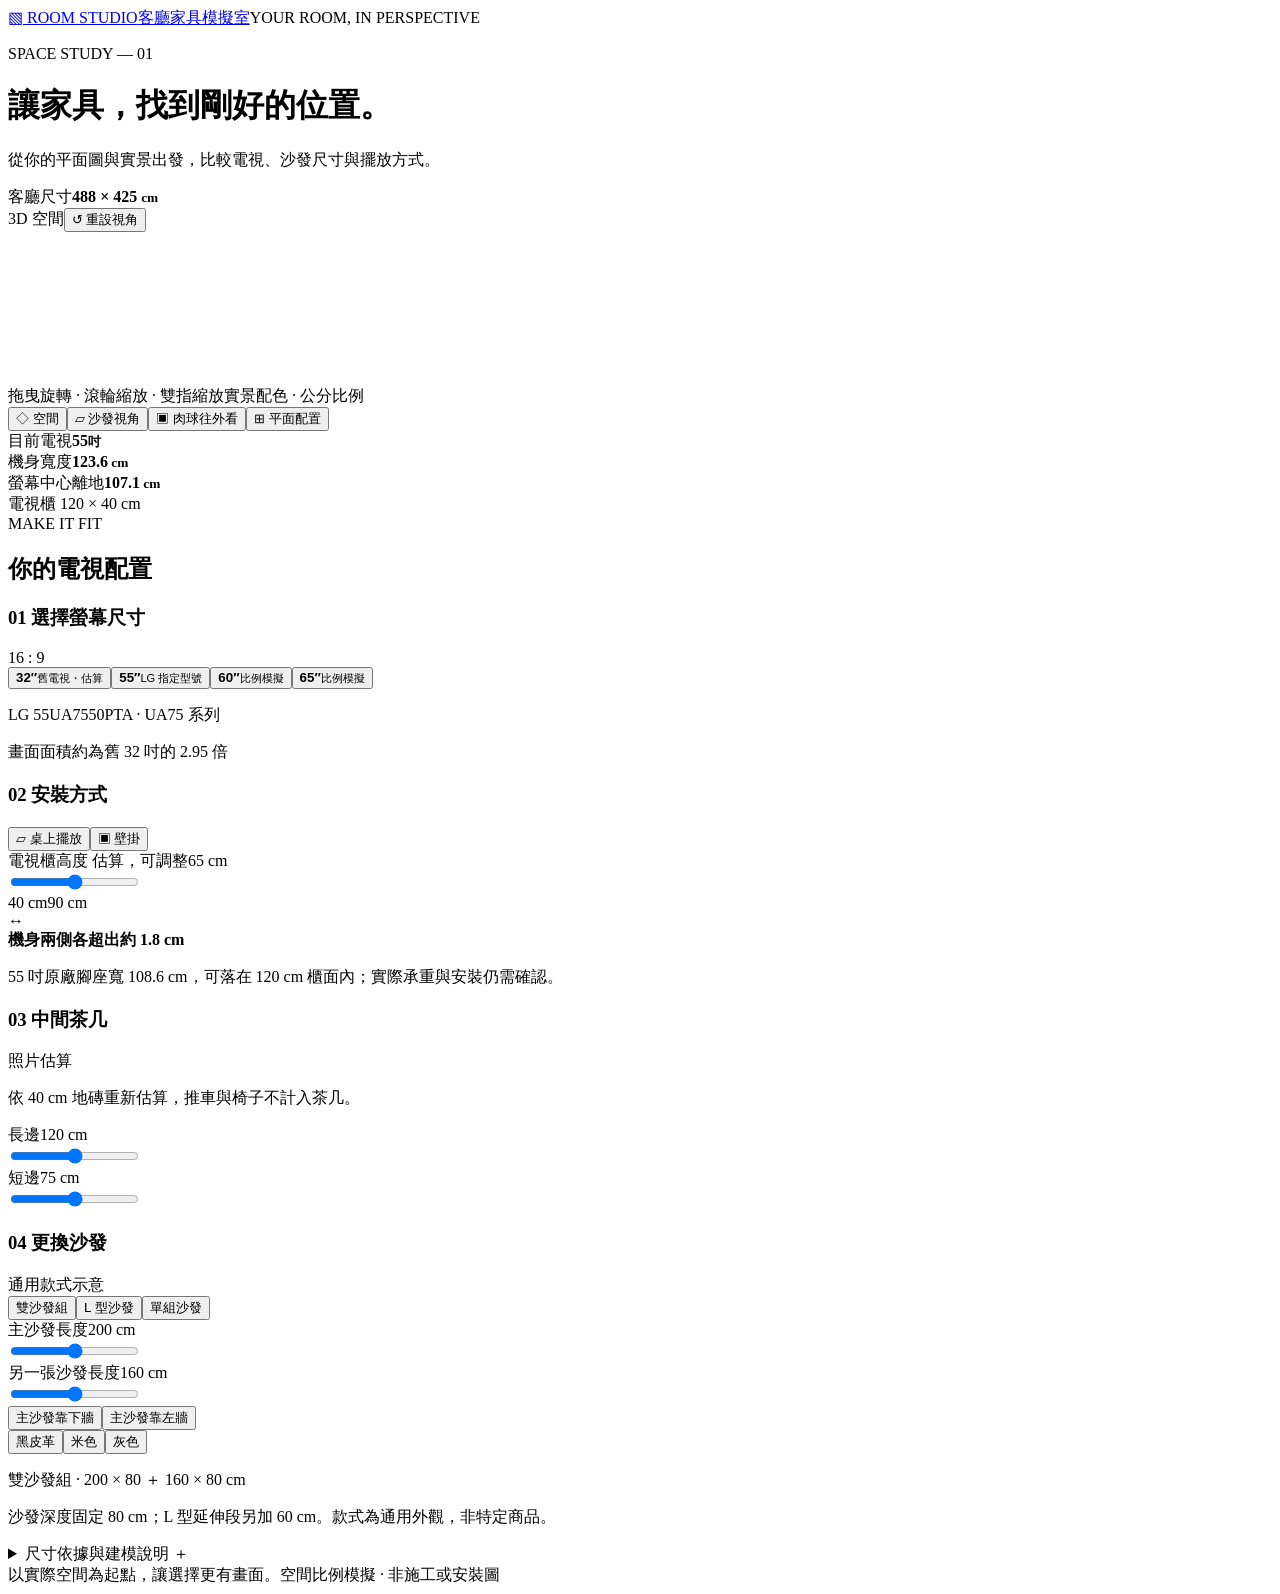
==== index.html @ 0e5dd507 "Initialize living room furniture planner" ====
<!doctype html>
<html lang="zh-Hant"><head><meta charset="utf-8"><meta name="viewport" content="width=device-width,initial-scale=1,viewport-fit=cover"><meta name="theme-color" content="#f4f2eb"><title>客廳家具配置模擬室 · 電視與沙發比較</title><meta name="description" content="依 488 × 425 cm 客廳平面與實景配色，互動比較 LG 55UA7550PTA、60／65 吋比例及桌上／壁掛效果。"><link rel="stylesheet" href="app.css"></head>
<body><header class="topbar"><a class="brand" href="./"><span class="brand-icon">▧</span> ROOM STUDIO<span class="brand-divider"></span><span class="brand-zh">客廳家具模擬室</span></a><span class="edition">YOUR ROOM, IN PERSPECTIVE <i></i></span></header>
<main><div class="page-heading"><div><p class="eyebrow">SPACE STUDY — 01</p><h1>讓家具，找到剛好的位置。</h1><p class="intro">從你的平面圖與實景出發，比較電視、沙發尺寸與擺放方式。</p></div><div class="room-size"><span>客廳尺寸</span><strong>488 <em>×</em> 425 <small>cm</small></strong></div></div>
<div class="workspace"><section class="visual-panel" aria-label="客廳空間模擬"><div class="canvas-top"><span class="scene-pill"><i></i><span id="view-label">3D 空間</span></span><button id="reset" class="text-button" type="button">↺ 重設視角</button></div><canvas id="room" tabindex="0" aria-label="可拖曳旋轉的室內 3D 模型；也可用下方視角按鈕切換。"></canvas><div class="scene-bottom"><span id="scene-hint">拖曳旋轉 · 滾輪縮放 · 雙指縮放</span><span class="scale-tag">實景配色 · 公分比例</span></div><nav class="view-controls" aria-label="選擇觀看角度"><button type="button" data-view="room" aria-pressed="true"><span>◇</span> 空間</button><button type="button" data-view="sofa" aria-pressed="false"><span>▱</span> 沙發視角</button><button type="button" data-view="dog" aria-pressed="false"><span>▣</span> 肉球往外看</button><button type="button" data-view="plan" aria-pressed="false"><span>⊞</span> 平面配置</button></nav><div class="size-readout"><div><span>目前電視</span><strong><b id="size-large">55</b><small>吋</small></strong></div><div><span>機身寬度</span><strong id="body-width">123.6<small> cm</small></strong></div><div><span>螢幕中心離地</span><strong id="center-height">107.1<small> cm</small></strong></div><span class="readout-line"></span><div class="color-key"><i></i> 電視櫃 120 × 40 cm</div></div></section>
<aside class="controls"><div class="control-heading"><span class="eyebrow">MAKE IT FIT</span><h2>你的電視配置</h2></div><section class="control-section"><div class="label-line"><h3>01 <span>選擇螢幕尺寸</span></h3><span>16 : 9</span></div><div class="size-buttons" role="group" aria-label="新舊電視尺寸比較"><button type="button" data-size="32" aria-pressed="false"><strong>32<span>″</span></strong><small>舊電視・估算</small></button><button type="button" data-size="55" aria-pressed="true"><strong>55<span>″</span></strong><small>LG 指定型號</small></button><button type="button" data-size="60" aria-pressed="false"><strong>60<span>″</span></strong><small>比例模擬</small></button><button type="button" data-size="65" aria-pressed="false"><strong>65<span>″</span></strong><small>比例模擬</small></button></div><p id="model-label" class="model-label">LG 55UA7550PTA · UA75 系列</p><p id="area-compare" class="area-compare">畫面面積約為舊 32 吋的 2.95 倍</p></section>
<section class="control-section"><div class="label-line"><h3>02 <span>安裝方式</span></h3></div><div class="segmented" role="group" aria-label="安裝方式"><button type="button" data-mount="stand" aria-pressed="true"><span>▱</span> 桌上擺放</button><button type="button" data-mount="wall" aria-pressed="false"><span>▣</span> 壁掛</button></div><div class="slider-row"><label for="height" id="height-label">電視櫃高度 <span>估算，可調整</span></label><output id="height-value" for="height">65 cm</output></div><input id="height" type="range" min="40" max="90" value="65" step="1"><div class="range-labels"><span id="height-min">40 cm</span><span id="height-max">90 cm</span></div></section>
<div id="fit-note" class="fit-note" role="status"><span>↔</span><div><strong>機身兩側各超出約 1.8 cm</strong><p>55 吋原廠腳座寬 108.6 cm，可落在 120 cm 櫃面內；實際承重與安裝仍需確認。</p></div></div>
<section class="table-adjust"><div class="label-line"><h3>03 <span>中間茶几</span></h3><span class="estimated">照片估算</span></div><p>依 40 cm 地磚重新估算，推車與椅子不計入茶几。</p><div class="slider-row"><label for="table-length">長邊</label><output id="table-length-value">120 cm</output></div><input id="table-length" type="range" min="80" max="160" value="120" step="5"><div class="slider-row"><label for="table-width">短邊</label><output id="table-width-value">75 cm</output></div><input id="table-width" type="range" min="50" max="100" value="75" step="5"></section>
<section class="sofa-controls"><div class="label-line"><h3>04 <span>更換沙發</span></h3><span class="estimated">通用款式示意</span></div><div class="sofa-styles" role="group" aria-label="沙發款式"><button type="button" data-sofa="original" aria-pressed="true">雙沙發組</button><button type="button" data-sofa="sectional" aria-pressed="false">L 型沙發</button><button type="button" data-sofa="loveseat" aria-pressed="false">單組沙發</button></div><div class="slider-row"><label for="sofa-length">主沙發長度</label><output id="sofa-length-value">200 cm</output></div><input id="sofa-length" type="range" min="160" max="240" value="200" step="5"><div id="secondary-control"><div class="slider-row"><label for="sofa-secondary">另一張沙發長度</label><output id="sofa-secondary-value">160 cm</output></div><input id="sofa-secondary" type="range" min="120" max="200" value="160" step="5"></div><div class="sofa-placement segmented" role="group" aria-label="沙發擺放位置"><button type="button" data-placement="bottom" aria-pressed="true">主沙發靠下牆</button><button type="button" data-placement="left" aria-pressed="false">主沙發靠左牆</button></div><div class="sofa-colors" role="group" aria-label="沙發顏色"><button type="button" data-sofa-color="black" aria-pressed="true"><i style="background:#353b37"></i>黑皮革</button><button type="button" data-sofa-color="beige" aria-pressed="false"><i style="background:#c5baa3"></i>米色</button><button type="button" data-sofa-color="gray" aria-pressed="false"><i style="background:#7f8985"></i>灰色</button></div><p id="sofa-summary" class="sofa-summary" role="status">雙沙發組 · 200 × 80 ＋ 160 × 80 cm</p><p class="model-label">沙發深度固定 80 cm；L 型延伸段另加 60 cm。款式為通用外觀，非特定商品。</p></section><details class="basis"><summary>尺寸依據與建模說明 <span>＋</span></summary><p>舊電視暫以照片目測約 32 吋、機身約 75 × 48 cm 呈現，並未確認型號或實際尺寸；「舊電視」為通用厚邊框外觀示意。新舊畫面面積比較以 16:9 與對角線尺寸計算。</p><p>55 吋依 LG 台灣規格建立簡化外觀模型，非原廠 3D/CAD 檔：不含底座 123.6 × 71.8 × 6.79 cm；含底座 123.6 × 78 × 23 cm；腳座寬 108.6 cm。</p><p>60、65 吋沿用相同外觀等比例放大，並非該尺寸的實際型號。家具平面位置以配置圖為準；材質參考照片。茶几 120 × 75 cm、櫃高 65 cm、牆高 280 cm 均為可視化估算，非丈量結果。門改為後牆置中；黑色金屬狗屋沿用 170 × 70 cm 配置，約 95 cm 高為估算。窗簾、家具高度與小物為簡化示意。</p><a href="https://www.lg.com/tw/tv-soundbars/4k-uhd-tvs/55ua7550pta/" target="_blank" rel="noopener">LG 官方規格 ↗</a></details></aside></div><footer><span><i></i> 以實際空間為起點，讓選擇更有畫面。</span><span>空間比例模擬 · 非施工或安裝圖</span></footer></main><script type="module" src="app.js"></script></body></html>
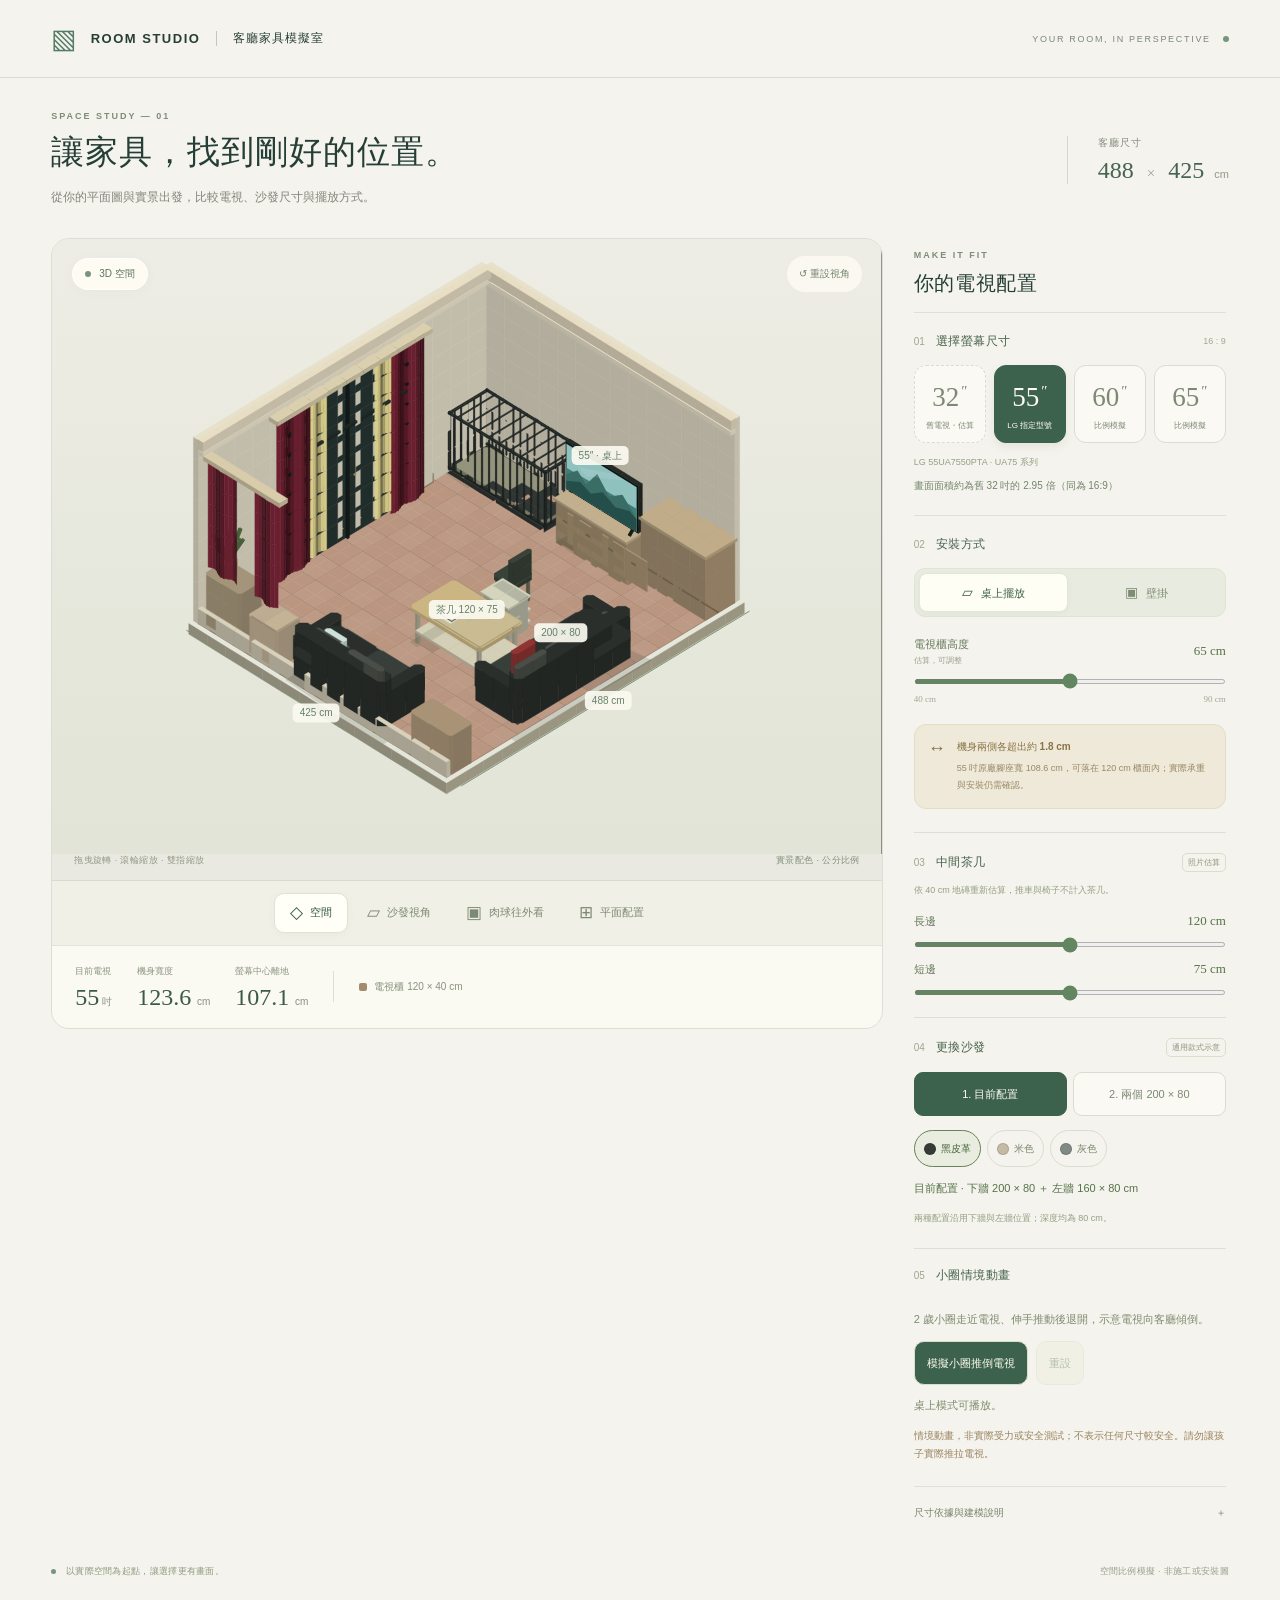
==== commit 4a52b283: "Fix Pages deployment and add fixed sofa presets and child tip-over illustration" ====
--- a/index.html
+++ b/index.html
@@ -7,4 +7,4 @@
 <section class="control-section"><div class="label-line"><h3>02 <span>安裝方式</span></h3></div><div class="segmented" role="group" aria-label="安裝方式"><button type="button" data-mount="stand" aria-pressed="true"><span>▱</span> 桌上擺放</button><button type="button" data-mount="wall" aria-pressed="false"><span>▣</span> 壁掛</button></div><div class="slider-row"><label for="height" id="height-label">電視櫃高度 <span>估算，可調整</span></label><output id="height-value" for="height">65 cm</output></div><input id="height" type="range" min="40" max="90" value="65" step="1"><div class="range-labels"><span id="height-min">40 cm</span><span id="height-max">90 cm</span></div></section>
 <div id="fit-note" class="fit-note" role="status"><span>↔</span><div><strong>機身兩側各超出約 1.8 cm</strong><p>55 吋原廠腳座寬 108.6 cm，可落在 120 cm 櫃面內；實際承重與安裝仍需確認。</p></div></div>
 <section class="table-adjust"><div class="label-line"><h3>03 <span>中間茶几</span></h3><span class="estimated">照片估算</span></div><p>依 40 cm 地磚重新估算，推車與椅子不計入茶几。</p><div class="slider-row"><label for="table-length">長邊</label><output id="table-length-value">120 cm</output></div><input id="table-length" type="range" min="80" max="160" value="120" step="5"><div class="slider-row"><label for="table-width">短邊</label><output id="table-width-value">75 cm</output></div><input id="table-width" type="range" min="50" max="100" value="75" step="5"></section>
-<section class="sofa-controls"><div class="label-line"><h3>04 <span>更換沙發</span></h3><span class="estimated">通用款式示意</span></div><div class="sofa-styles" role="group" aria-label="沙發款式"><button type="button" data-sofa="original" aria-pressed="true">雙沙發組</button><button type="button" data-sofa="sectional" aria-pressed="false">L 型沙發</button><button type="button" data-sofa="loveseat" aria-pressed="false">單組沙發</button></div><div class="slider-row"><label for="sofa-length">主沙發長度</label><output id="sofa-length-value">200 cm</output></div><input id="sofa-length" type="range" min="160" max="240" value="200" step="5"><div id="secondary-control"><div class="slider-row"><label for="sofa-secondary">另一張沙發長度</label><output id="sofa-secondary-value">160 cm</output></div><input id="sofa-secondary" type="range" min="120" max="200" value="160" step="5"></div><div class="sofa-placement segmented" role="group" aria-label="沙發擺放位置"><button type="button" data-placement="bottom" aria-pressed="true">主沙發靠下牆</button><button type="button" data-placement="left" aria-pressed="false">主沙發靠左牆</button></div><div class="sofa-colors" role="group" aria-label="沙發顏色"><button type="button" data-sofa-color="black" aria-pressed="true"><i style="background:#353b37"></i>黑皮革</button><button type="button" data-sofa-color="beige" aria-pressed="false"><i style="background:#c5baa3"></i>米色</button><button type="button" data-sofa-color="gray" aria-pressed="false"><i style="background:#7f8985"></i>灰色</button></div><p id="sofa-summary" class="sofa-summary" role="status">雙沙發組 · 200 × 80 ＋ 160 × 80 cm</p><p class="model-label">沙發深度固定 80 cm；L 型延伸段另加 60 cm。款式為通用外觀，非特定商品。</p></section><details class="basis"><summary>尺寸依據與建模說明 <span>＋</span></summary><p>舊電視暫以照片目測約 32 吋、機身約 75 × 48 cm 呈現，並未確認型號或實際尺寸；「舊電視」為通用厚邊框外觀示意。新舊畫面面積比較以 16:9 與對角線尺寸計算。</p><p>55 吋依 LG 台灣規格建立簡化外觀模型，非原廠 3D/CAD 檔：不含底座 123.6 × 71.8 × 6.79 cm；含底座 123.6 × 78 × 23 cm；腳座寬 108.6 cm。</p><p>60、65 吋沿用相同外觀等比例放大，並非該尺寸的實際型號。家具平面位置以配置圖為準；材質參考照片。茶几 120 × 75 cm、櫃高 65 cm、牆高 280 cm 均為可視化估算，非丈量結果。門改為後牆置中；黑色金屬狗屋沿用 170 × 70 cm 配置，約 95 cm 高為估算。窗簾、家具高度與小物為簡化示意。</p><a href="https://www.lg.com/tw/tv-soundbars/4k-uhd-tvs/55ua7550pta/" target="_blank" rel="noopener">LG 官方規格 ↗</a></details></aside></div><footer><span><i></i> 以實際空間為起點，讓選擇更有畫面。</span><span>空間比例模擬 · 非施工或安裝圖</span></footer></main><script type="module" src="app.js"></script></body></html>
+<section class="sofa-controls"><div class="label-line"><h3>04 <span>更換沙發</span></h3><span class="estimated">通用款式示意</span></div><div class="sofa-styles" role="group" aria-label="沙發配置"><button type="button" data-sofa="original" aria-pressed="true">1. 目前配置</button><button type="button" data-sofa="double200" aria-pressed="false">2. 兩個 200 × 80</button></div><div class="sofa-colors" role="group" aria-label="沙發顏色"><button type="button" data-sofa-color="black" aria-pressed="true"><i style="background:#353b37"></i>黑皮革</button><button type="button" data-sofa-color="beige" aria-pressed="false"><i style="background:#c5baa3"></i>米色</button><button type="button" data-sofa-color="gray" aria-pressed="false"><i style="background:#7f8985"></i>灰色</button></div><p id="sofa-summary" class="sofa-summary" role="status">目前配置 · 200 × 80 ＋ 160 × 80 cm</p><p class="model-label">兩種配置沿用下牆與左牆位置；深度均為 80 cm。</p></section><section class="topple-controls"><div class="label-line"><h3>05 <span>小圈情境動畫</span></h3></div><p>2 歲小圈走近電視、伸手推動後退開，示意電視向客廳傾倒。</p><div class="topple-buttons"><button type="button" id="play-topple">模擬小圈推倒電視</button><button type="button" id="reset-topple">重設</button></div><p id="topple-status" role="status">桌上模式可播放。</p><small>情境動畫，非實際受力或安全測試；不表示任何尺寸較安全。請勿讓孩子實際推拉電視。</small></section><details class="basis"><summary>尺寸依據與建模說明 <span>＋</span></summary><p>舊電視暫以照片目測約 32 吋、機身約 75 × 48 cm 呈現，並未確認型號或實際尺寸；「舊電視」為通用厚邊框外觀示意。新舊畫面面積比較以 16:9 與對角線尺寸計算。</p><p>55 吋依 LG 台灣規格建立簡化外觀模型，非原廠 3D/CAD 檔：不含底座 123.6 × 71.8 × 6.79 cm；含底座 123.6 × 78 × 23 cm；腳座寬 108.6 cm。</p><p>60、65 吋沿用相同外觀等比例放大，並非該尺寸的實際型號。家具平面位置以配置圖為準；材質參考照片。茶几 120 × 75 cm、櫃高 65 cm、牆高 280 cm 均為可視化估算，非丈量結果。門改為後牆置中；黑色金屬狗屋沿用 170 × 70 cm 配置，約 95 cm 高為估算。窗簾、家具高度與小物為簡化示意。</p><a href="https://www.lg.com/tw/tv-soundbars/4k-uhd-tvs/55ua7550pta/" target="_blank" rel="noopener">LG 官方規格 ↗</a></details></aside></div><footer><span><i></i> 以實際空間為起點，讓選擇更有畫面。</span><span>空間比例模擬 · 非施工或安裝圖</span></footer></main><script type="module" src="app.js"></script></body></html>
--- a/app.css
+++ b/app.css
@@ -0,0 +1,7 @@
+:root{font-family:-apple-system,BlinkMacSystemFont,'Noto Sans TC','PingFang TC',sans-serif;color:#253f36;background:#f5f3ed;font-synthesis:none}*{box-sizing:border-box}body{margin:0}button,input,a{-webkit-tap-highlight-color:transparent}button{font:inherit;cursor:pointer}button:focus-visible,a:focus-visible,canvas:focus-visible,input:focus-visible{outline:3px solid #b69b69;outline-offset:4px}button{touch-action:manipulation}button:disabled{opacity:.5;cursor:default}.topbar{height:78px;border-bottom:1px solid #dddcd3;display:flex;align-items:center;justify-content:space-between;padding:0 4vw}.brand{font-size:13px;font-weight:650;letter-spacing:1.5px;display:flex;align-items:center;gap:12px;color:inherit;text-decoration:none}.brand-icon{font-size:27px;color:#547c66}.brand-divider{height:15px;border-left:1px solid #c4c9bc;margin:0 4px}.brand-zh{font-size:12px;letter-spacing:1px;font-weight:450}.edition{font-size:9px;letter-spacing:1.7px;color:#7c877b;display:flex;align-items:center;gap:12px}.edition i,.scene-pill i,footer i{width:6px;height:6px;display:inline-block;background:#78947d;border-radius:50%}main{max-width:1600px;margin:auto;padding:33px 4vw 0}.page-heading{display:flex;align-items:center;justify-content:space-between;margin-bottom:29px;gap:20px}.eyebrow{font-size:9px;letter-spacing:2px;font-weight:600;color:#7c8d78;margin:0 0 10px}h1{font-size:clamp(23px,2.55vw,38px);font-weight:500;letter-spacing:1px;margin:0 0 12px}.intro{font-size:12px;line-height:1.8;color:#81877c;margin:0}.room-size{border-left:1px solid #d3d8cb;padding-left:30px;white-space:nowrap}.room-size>span{display:block;font-size:10px;color:#818b7b;letter-spacing:1px;margin-bottom:7px}.room-size strong{font-family:Georgia,serif;font-weight:400;font-size:24px;color:#456452}.room-size em{font-size:15px;margin:0 7px;font-style:normal;color:#9aa58d}.room-size small{font:11px sans-serif;color:#8f9986;margin-left:4px}.workspace{display:grid;grid-template-columns:minmax(0,1fr) 318px;gap:28px;align-items:start}.visual-panel{min-width:0;background:#eae9e1;border:1px solid #dedfd3;border-radius:18px;overflow:hidden;position:sticky;top:20px}.canvas-top{position:absolute;z-index:2;top:17px;left:20px;right:20px;display:flex;align-items:center;justify-content:space-between;pointer-events:none}.scene-pill{background:#fffdf4dc;border:1px solid #fffc;box-shadow:0 2px 12px #4a574308;display:flex;align-items:center;gap:8px;padding:8px 12px;border-radius:30px;font-size:10px;color:#5b7561}.text-button{border:0;background:#fffdf4bb;border-radius:20px;padding:8px 12px;color:#73836b;font-size:10px;pointer-events:auto;min-height:36px}#room{display:block;width:100%;height:clamp(410px,52vw,615px);outline-offset:-4px;touch-action:none;cursor:grab}#room:active{cursor:grabbing}.scene-bottom{display:flex;justify-content:space-between;align-items:center;gap:12px;padding:0 22px 13px;font-size:9px;color:#939a87;letter-spacing:.4px}.scale-tag{font-size:9px;color:#83917b}.view-controls{display:flex;gap:3px;border-top:1px solid #d9dccd;justify-content:center;padding:12px 15px;background:#f0f0e6}.view-controls button{border:1px solid transparent;padding:9px 15px;min-height:40px;border-radius:10px;font-size:11px;background:transparent;color:#7d8a73;display:flex;align-items:center;gap:7px}.view-controls button>span{font-size:17px;line-height:1}.view-controls [aria-pressed=true]{background:#fffef7;box-shadow:0 2px 8px #5260440a;border-color:#dfe3d4;color:#34593f}.size-readout{display:flex;align-items:center;gap:25px;background:#faf9f2;padding:19px 23px;border-top:1px solid #e2e4d8}.size-readout>div>span{display:block;font-size:9px;color:#8c9681;margin-bottom:7px}.size-readout strong{font-family:Georgia,serif;font-size:24px;line-height:1;font-weight:400;color:#3c5b43;white-space:nowrap}.size-readout strong b{font-weight:400}.size-readout strong small{font:10px sans-serif;color:#86917c;margin-left:3px}.readout-line{height:31px;border-left:1px solid #ddd;flex:0 0 auto}.size-readout .color-key{font-size:10px;color:#87947b;white-space:nowrap;display:flex;gap:7px;align-items:center}.color-key i{width:8px;height:8px;border-radius:2px;background:#a18d6d}.controls{padding:0 3px}.control-heading{padding:6px 0 15px}.control-heading .eyebrow{font-size:9px}.control-heading h2{font-size:20px;font-weight:500;letter-spacing:.6px;margin:8px 0 0}.control-section{padding:20px 0;border-top:1px solid #dfe0d5}.label-line{display:flex;align-items:center;justify-content:space-between;gap:8px}.label-line h3{font-size:10px;color:#a0a68f;font-weight:450;margin:0 0 15px}.label-line h3 span{font-size:12px;color:#46624d;letter-spacing:.5px;margin-left:8px}.label-line>span{font-size:9px;color:#a0a88e;margin-bottom:15px}.size-buttons{display:grid;grid-template-columns:repeat(3,1fr);gap:8px}.size-buttons button{border:1px solid #daddce;border-radius:12px;background:#faf9f3;color:#7c8974;padding:16px 4px 11px;text-align:center;transition:background .2s,color .2s}.size-buttons strong{font:30px Georgia,serif;display:block}.size-buttons strong span{font-size:15px;vertical-align:super;margin-left:2px}.size-buttons small{display:block;font-size:8px;margin-top:7px;font-weight:400;letter-spacing:.4px}.size-buttons [aria-pressed=true]{background:#3c614c;color:#fffdf0;border-color:#3c614c;box-shadow:0 4px 10px #3c614c18}.model-label{font-size:9px;color:#92a084;margin:12px 0 0;line-height:1.7}.segmented{display:flex;background:#e8ebdf;border:1px solid #e0e4d5;border-radius:11px;padding:4px;gap:4px}.segmented button{flex:1;background:transparent;border:1px solid transparent;color:#7e8c73;border-radius:8px;padding:9px 2px;font-size:11px;min-height:39px}.segmented button>span{margin-right:5px;font-size:14px}.segmented [aria-pressed=true]{background:#fffef5;border-color:#e2e6d6;box-shadow:0 2px 6px #4c5d3a08;color:#3d6245}.slider-row{display:flex;align-items:center;justify-content:space-between;margin-top:20px;margin-bottom:10px;gap:10px}.slider-row label{font-size:11px;color:#64795b}.slider-row label span{font-size:8px;color:#9ba38e;display:block;margin-top:3px}.slider-row output{font:13px Georgia,serif;color:#557349;white-space:nowrap}input[type=range]{display:block;width:100%;height:5px;accent-color:#628660;cursor:pointer;margin:13px 0 10px;touch-action:pan-y}.range-labels{display:flex;justify-content:space-between;font:9px Georgia,serif;color:#a4aa96}.fit-note{display:flex;align-items:flex-start;gap:11px;background:#eee9d9;border:1px solid #e4ddc5;border-radius:12px;padding:14px 13px;margin-bottom:23px;color:#897347}.fit-note>span{font-size:18px;line-height:1}.fit-note strong{font-size:10px;font-weight:550;display:block;line-height:1.6}.fit-note p{font-size:9px;line-height:1.9;margin:5px 0 0;color:#9a8865}.fit-note.wall{background:#e6ecdf;border-color:#d9e3cf;color:#66845a}.fit-note.wall p{color:#829772}.table-adjust{border-top:1px solid #dcdfd1;padding-top:20px}.table-adjust>p{font-size:9px;line-height:1.9;color:#94a085;margin:-5px 0 0}.table-adjust .slider-row{margin-top:14px}.estimated{color:#8b977b!important;font-size:8px!important;border:1px solid #dadfcc;padding:3px 5px;border-radius:5px}.basis{border-top:1px solid #dfe1d4;margin-top:23px;padding-top:16px;font-size:9px;color:#94a087;line-height:1.9}.basis summary{font-size:10px;color:#76856b;cursor:pointer;list-style:none;display:flex;justify-content:space-between;min-height:36px}.basis p{margin:8px 0}.basis a{color:#6e875f}footer{display:flex;justify-content:space-between;gap:15px;padding:26px 0 22px;font-size:9px;letter-spacing:.3px;color:#98a18d}footer i{width:5px;height:5px;margin-right:7px}footer span:first-child{color:#8e9b81}@media(min-width:1450px){.workspace{grid-template-columns:minmax(0,1fr) 350px;gap:40px}.size-buttons button{padding-top:21px;padding-bottom:15px}}@media(max-width:1050px){.workspace{grid-template-columns:minmax(0,1fr) 280px;gap:20px}.size-readout{gap:18px;padding:17px}.readout-line,.size-readout .color-key{display:none}.scene-bottom{padding:0 15px 10px}.view-controls button{padding:9px 10px;font-size:10px}}@media(max-width:760px){.topbar{height:62px;padding:0 20px}.brand{font-size:11px;gap:8px}.brand-icon{font-size:23px}.brand-zh{font-size:10px}.edition{display:none}main{padding:23px 16px 0}.page-heading{margin-bottom:20px;align-items:flex-start;gap:10px}h1{font-size:24px;line-height:1.45;letter-spacing:0;margin:0 0 8px}.eyebrow{font-size:8px}.intro{font-size:10px;max-width:230px}.room-size{padding-left:12px;margin-top:20px}.room-size strong{font-size:17px}.room-size>span{font-size:8px}.room-size small{font-size:8px}.room-size em{margin:0 2px}.workspace{grid-template-columns:1fr;gap:24px}.visual-panel{position:relative;top:auto;border-radius:14px}#room{height:420px}.canvas-top{top:12px;left:12px;right:12px}.scene-bottom{font-size:8px;letter-spacing:0}.scale-tag{font-size:8px}.view-controls{padding:9px 8px;gap:0;justify-content:space-between}.view-controls button{padding:8px 9px;font-size:10px;gap:5px}.size-readout{justify-content:space-between;padding:15px 18px}.size-readout strong{font-size:23px}.size-readout>div>span{font-size:8px}.controls{display:grid;grid-template-columns:1fr 1fr;gap:0 24px;padding:0 4px}.control-heading{grid-column:1/-1;padding:0 0 15px}.control-heading h2{font-size:19px}.control-heading .eyebrow{display:none}.control-section{padding-top:16px}.size-buttons strong{font-size:26px}.size-buttons small{font-size:7px;letter-spacing:0}.size-buttons{gap:5px}.size-buttons button{padding-top:13px}.fit-note{grid-column:1/-1;margin-bottom:20px}.table-adjust{grid-column:1/-1;display:grid;grid-template-columns:1fr 1fr;gap:0 20px}.table-adjust .label-line,.table-adjust>p{grid-column:1/-1}.table-adjust .slider-row:nth-of-type(2){grid-column:1;grid-row:3}.table-adjust #table-length{grid-column:1;grid-row:4}.table-adjust .slider-row:nth-of-type(3){grid-column:2;grid-row:3}.table-adjust #table-width{grid-column:2;grid-row:4}.basis{grid-column:1/-1;margin-top:18px}.basis p{font-size:11px}footer{font-size:8px;flex-direction:column;gap:9px;padding-top:20px}}@media(max-width:380px){.controls{display:block}.control-heading{margin-bottom:5px}.control-section{padding-top:20px}.table-adjust{display:block}.page-heading{display:block}.room-size{border:0;margin-top:14px;padding:0;display:flex;gap:10px;align-items:center}.room-size>span{margin-bottom:0}.intro{max-width:none}#room{height:370px}.view-controls button{padding-left:6px;padding-right:6px}.scale-tag{display:none}}@media(prefers-reduced-motion:reduce){*{transition:none!important}}
+
+.size-buttons{grid-template-columns:repeat(4,minmax(0,1fr))}.size-buttons strong{font-size:27px}.size-buttons small{font-size:8px;letter-spacing:0}.size-buttons button[data-size="32"]{border-style:dashed}.area-compare{font-size:10px;line-height:1.8;color:#71866b;margin:7px 0 0}@media(max-width:760px){.controls>.control-section:first-of-type{grid-column:1/-1}.size-buttons{gap:9px}.size-buttons button{padding:15px 4px}.controls>.control-section:nth-of-type(2){grid-column:1/-1}.size-buttons small{font-size:9px}}
+
+[hidden]{display:none!important}.sofa-controls{border-top:1px solid #dcdfd1;padding-top:20px;margin-top:22px}.sofa-styles{display:grid;grid-template-columns:repeat(3,1fr);gap:6px}.sofa-styles button{min-height:44px;padding:9px 3px;border:1px solid #daddce;background:#faf9f3;border-radius:9px;color:#7c8974;font-size:11px}.sofa-styles [aria-pressed=true]{background:#3c614c;color:#fffdf0;border-color:#3c614c}.sofa-placement{margin-top:20px}.sofa-colors{display:flex;gap:6px;flex-wrap:wrap;margin-top:14px}.sofa-colors button{display:flex;align-items:center;gap:5px;border:1px solid #daddce;background:transparent;border-radius:20px;min-height:37px;padding:7px 9px;font-size:10px;color:#7a886e}.sofa-colors i{width:12px;height:12px;border-radius:50%;border:1px solid #0002}.sofa-colors [aria-pressed=true]{border-color:#68805b;background:#e9eddf;color:#45623a}.sofa-summary{font-size:11px;color:#557349;line-height:1.8;margin:12px 0 0}@media(max-width:760px){.sofa-controls{grid-column:1/-1}.sofa-styles button{font-size:12px}.sofa-placement button{min-height:44px}}
+
+.sofa-styles{grid-template-columns:1fr 1fr}.sofa-styles button{font-size:11px;line-height:1.7}.topple-controls{border-top:1px solid #dcdfd1;margin-top:22px;padding-top:18px}.topple-controls>p{font-size:11px;line-height:1.8;color:#7d8b70}.topple-controls small{display:block;font-size:10px;line-height:1.8;color:#99835e}.topple-buttons{display:flex;gap:8px}.topple-buttons button{border:1px solid #d9ddcc;min-height:44px;border-radius:10px;background:#3c614c;color:#fffdf0;padding:10px 12px;font-size:11px}.topple-buttons #reset-topple{background:#edeedc;color:#68825e}.topple-buttons button:disabled{opacity:.45;cursor:default}@media(max-width:760px){.topple-controls{grid-column:1/-1}}
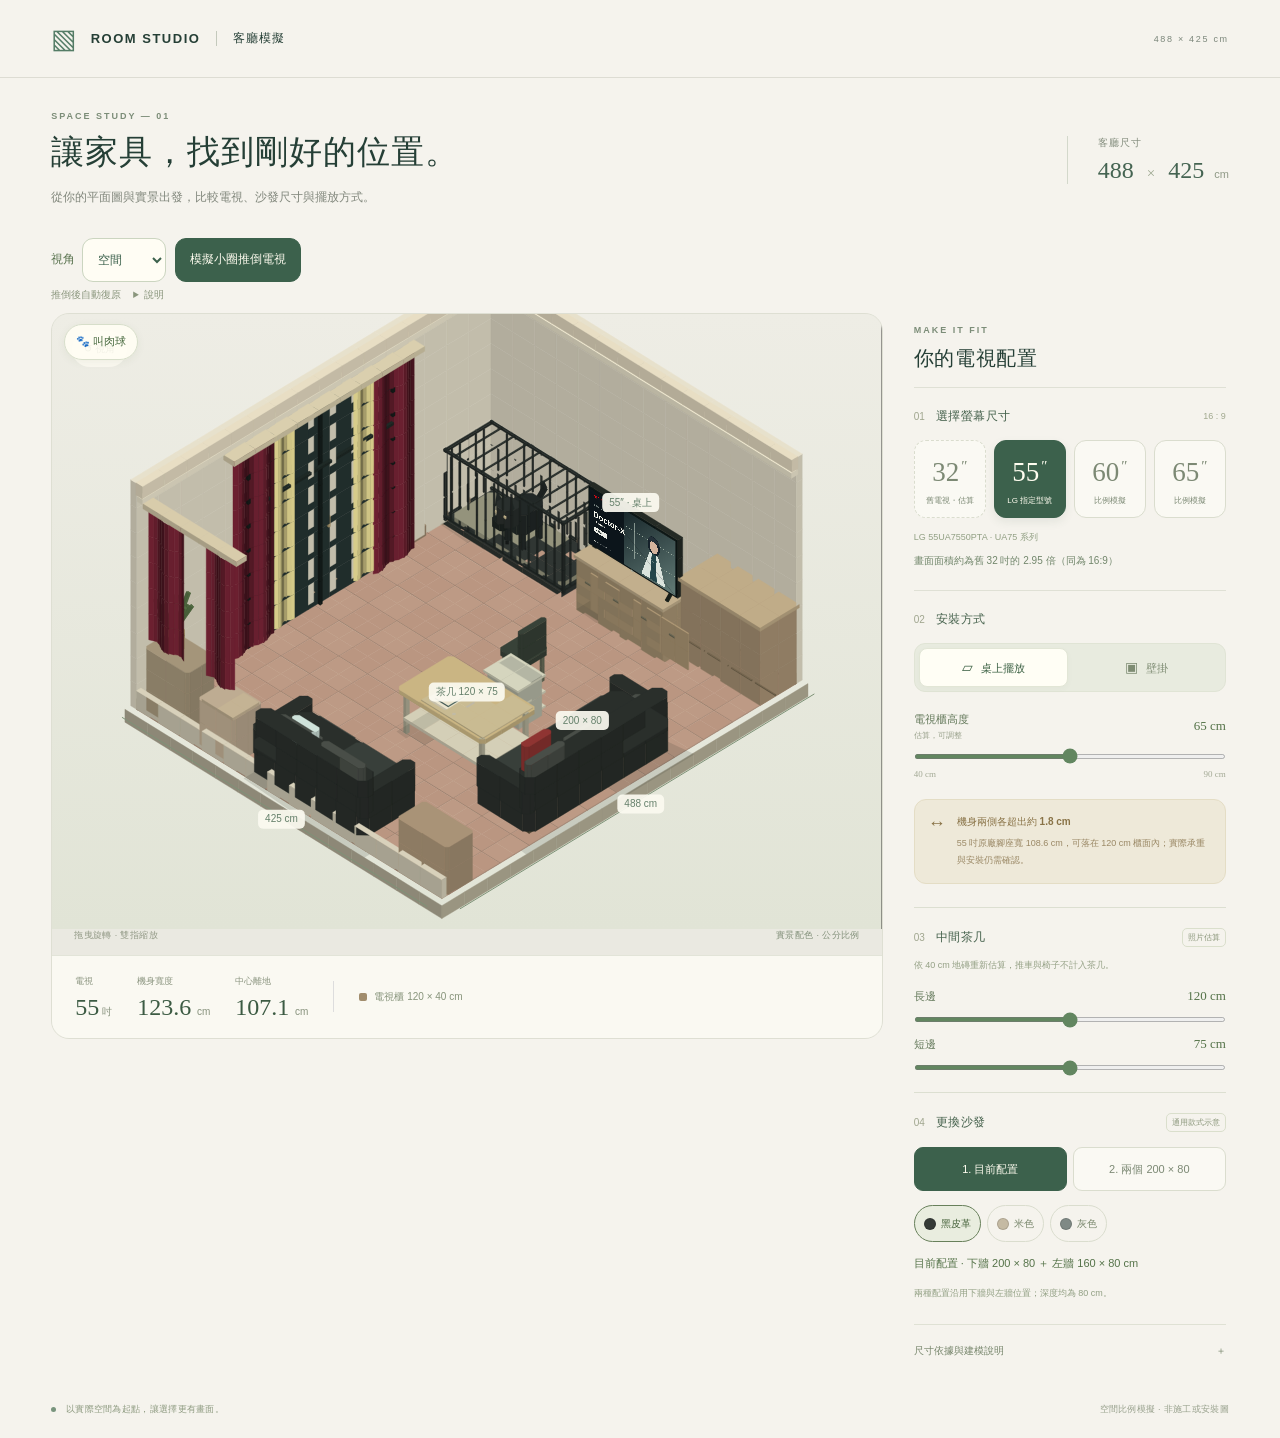
==== commit 9ef5befb: "Streamline mobile controls, auto-reset tip-over, rotate pet view and add animated barking dog and Do" ====
--- a/index.html
+++ b/index.html
@@ -1,10 +1,10 @@
 <!doctype html>
-<html lang="zh-Hant"><head><meta charset="utf-8"><meta name="viewport" content="width=device-width,initial-scale=1,viewport-fit=cover"><meta name="theme-color" content="#f4f2eb"><title>客廳家具配置模擬室 · 電視與沙發比較</title><meta name="description" content="依 488 × 425 cm 客廳平面與實景配色，互動比較 LG 55UA7550PTA、60／65 吋比例及桌上／壁掛效果。"><link rel="stylesheet" href="app.css"></head>
-<body><header class="topbar"><a class="brand" href="./"><span class="brand-icon">▧</span> ROOM STUDIO<span class="brand-divider"></span><span class="brand-zh">客廳家具模擬室</span></a><span class="edition">YOUR ROOM, IN PERSPECTIVE <i></i></span></header>
+<html lang="zh-Hant"><head><meta charset="utf-8"><meta name="viewport" content="width=device-width,initial-scale=1,viewport-fit=cover"><meta name="theme-color" content="#f4f2eb"><title>客廳家具配置模擬室 · 電視與沙發比較</title><meta name="description" content="依 488 × 425 cm 客廳平面與實景配色，互動比較 LG 55UA7550PTA、60／65 吋比例及桌上／壁掛效果。"><link rel="stylesheet" href="app.css?v=mobile3"></head>
+<body><header class="topbar"><a class="brand" href="./"><span class="brand-icon">▧</span> ROOM STUDIO<span class="brand-divider"></span><span class="brand-zh">客廳模擬</span></a><span class="edition">488 × 425 cm</span></header>
 <main><div class="page-heading"><div><p class="eyebrow">SPACE STUDY — 01</p><h1>讓家具，找到剛好的位置。</h1><p class="intro">從你的平面圖與實景出發，比較電視、沙發尺寸與擺放方式。</p></div><div class="room-size"><span>客廳尺寸</span><strong>488 <em>×</em> 425 <small>cm</small></strong></div></div>
-<div class="workspace"><section class="visual-panel" aria-label="客廳空間模擬"><div class="canvas-top"><span class="scene-pill"><i></i><span id="view-label">3D 空間</span></span><button id="reset" class="text-button" type="button">↺ 重設視角</button></div><canvas id="room" tabindex="0" aria-label="可拖曳旋轉的室內 3D 模型；也可用下方視角按鈕切換。"></canvas><div class="scene-bottom"><span id="scene-hint">拖曳旋轉 · 滾輪縮放 · 雙指縮放</span><span class="scale-tag">實景配色 · 公分比例</span></div><nav class="view-controls" aria-label="選擇觀看角度"><button type="button" data-view="room" aria-pressed="true"><span>◇</span> 空間</button><button type="button" data-view="sofa" aria-pressed="false"><span>▱</span> 沙發視角</button><button type="button" data-view="dog" aria-pressed="false"><span>▣</span> 肉球往外看</button><button type="button" data-view="plan" aria-pressed="false"><span>⊞</span> 平面配置</button></nav><div class="size-readout"><div><span>目前電視</span><strong><b id="size-large">55</b><small>吋</small></strong></div><div><span>機身寬度</span><strong id="body-width">123.6<small> cm</small></strong></div><div><span>螢幕中心離地</span><strong id="center-height">107.1<small> cm</small></strong></div><span class="readout-line"></span><div class="color-key"><i></i> 電視櫃 120 × 40 cm</div></div></section>
+<div class="primary-toolbar"><label for="view-select">視角 <select id="view-select"><option value="room">空間</option><option value="sofa">沙發</option><option value="dog">肉球</option><option value="plan">平面</option></select></label><button type="button" id="play-topple">模擬小圈推倒電視</button><button type="button" id="reset-topple" aria-label="復原電視">復原</button></div><div class="animation-note"><span id="topple-status" role="status">推倒後自動復原</span><details><summary>說明</summary><p>情境動畫，非實際受力或安全測試。壁掛模式停用。</p></details></div><div class="workspace"><section class="visual-panel" aria-label="客廳空間模擬"><div class="canvas-top"><span class="scene-pill"><i></i><span id="view-label">3D 空間</span></span><button id="reset" class="text-button" type="button">↺ 視角</button></div><button type="button" id="call-dog" class="call-dog" aria-label="點黑狗：叫肉球汪汪">🐾 叫肉球</button><span id="dog-bark" class="dog-bark" role="status" hidden>汪汪！</span><canvas id="room" tabindex="0" aria-label="拖曳旋轉，雙指縮放；上方選單切換視角。"></canvas><div class="scene-bottom"><span id="scene-hint">拖曳旋轉 · 滾輪縮放 · 雙指縮放</span><span class="scale-tag">實景配色 · 公分比例</span></div><nav class="view-controls" aria-label="選擇觀看角度"><button type="button" data-view="room" aria-pressed="true"><span>◇</span> 空間</button><button type="button" data-view="sofa" aria-pressed="false"><span>▱</span> 沙發視角</button><button type="button" data-view="dog" aria-pressed="false"><span>▣</span> 肉球往外看</button><button type="button" data-view="plan" aria-pressed="false"><span>⊞</span> 平面配置</button></nav><div class="size-readout"><div><span>電視</span><strong><b id="size-large">55</b><small>吋</small></strong></div><div><span>機身寬度</span><strong id="body-width">123.6<small> cm</small></strong></div><div><span>中心離地</span><strong id="center-height">107.1<small> cm</small></strong></div><span class="readout-line"></span><div class="color-key"><i></i> 電視櫃 120 × 40 cm</div></div></section>
 <aside class="controls"><div class="control-heading"><span class="eyebrow">MAKE IT FIT</span><h2>你的電視配置</h2></div><section class="control-section"><div class="label-line"><h3>01 <span>選擇螢幕尺寸</span></h3><span>16 : 9</span></div><div class="size-buttons" role="group" aria-label="新舊電視尺寸比較"><button type="button" data-size="32" aria-pressed="false"><strong>32<span>″</span></strong><small>舊電視・估算</small></button><button type="button" data-size="55" aria-pressed="true"><strong>55<span>″</span></strong><small>LG 指定型號</small></button><button type="button" data-size="60" aria-pressed="false"><strong>60<span>″</span></strong><small>比例模擬</small></button><button type="button" data-size="65" aria-pressed="false"><strong>65<span>″</span></strong><small>比例模擬</small></button></div><p id="model-label" class="model-label">LG 55UA7550PTA · UA75 系列</p><p id="area-compare" class="area-compare">畫面面積約為舊 32 吋的 2.95 倍</p></section>
 <section class="control-section"><div class="label-line"><h3>02 <span>安裝方式</span></h3></div><div class="segmented" role="group" aria-label="安裝方式"><button type="button" data-mount="stand" aria-pressed="true"><span>▱</span> 桌上擺放</button><button type="button" data-mount="wall" aria-pressed="false"><span>▣</span> 壁掛</button></div><div class="slider-row"><label for="height" id="height-label">電視櫃高度 <span>估算，可調整</span></label><output id="height-value" for="height">65 cm</output></div><input id="height" type="range" min="40" max="90" value="65" step="1"><div class="range-labels"><span id="height-min">40 cm</span><span id="height-max">90 cm</span></div></section>
 <div id="fit-note" class="fit-note" role="status"><span>↔</span><div><strong>機身兩側各超出約 1.8 cm</strong><p>55 吋原廠腳座寬 108.6 cm，可落在 120 cm 櫃面內；實際承重與安裝仍需確認。</p></div></div>
 <section class="table-adjust"><div class="label-line"><h3>03 <span>中間茶几</span></h3><span class="estimated">照片估算</span></div><p>依 40 cm 地磚重新估算，推車與椅子不計入茶几。</p><div class="slider-row"><label for="table-length">長邊</label><output id="table-length-value">120 cm</output></div><input id="table-length" type="range" min="80" max="160" value="120" step="5"><div class="slider-row"><label for="table-width">短邊</label><output id="table-width-value">75 cm</output></div><input id="table-width" type="range" min="50" max="100" value="75" step="5"></section>
-<section class="sofa-controls"><div class="label-line"><h3>04 <span>更換沙發</span></h3><span class="estimated">通用款式示意</span></div><div class="sofa-styles" role="group" aria-label="沙發配置"><button type="button" data-sofa="original" aria-pressed="true">1. 目前配置</button><button type="button" data-sofa="double200" aria-pressed="false">2. 兩個 200 × 80</button></div><div class="sofa-colors" role="group" aria-label="沙發顏色"><button type="button" data-sofa-color="black" aria-pressed="true"><i style="background:#353b37"></i>黑皮革</button><button type="button" data-sofa-color="beige" aria-pressed="false"><i style="background:#c5baa3"></i>米色</button><button type="button" data-sofa-color="gray" aria-pressed="false"><i style="background:#7f8985"></i>灰色</button></div><p id="sofa-summary" class="sofa-summary" role="status">目前配置 · 200 × 80 ＋ 160 × 80 cm</p><p class="model-label">兩種配置沿用下牆與左牆位置；深度均為 80 cm。</p></section><section class="topple-controls"><div class="label-line"><h3>05 <span>小圈情境動畫</span></h3></div><p>2 歲小圈走近電視、伸手推動後退開，示意電視向客廳傾倒。</p><div class="topple-buttons"><button type="button" id="play-topple">模擬小圈推倒電視</button><button type="button" id="reset-topple">重設</button></div><p id="topple-status" role="status">桌上模式可播放。</p><small>情境動畫，非實際受力或安全測試；不表示任何尺寸較安全。請勿讓孩子實際推拉電視。</small></section><details class="basis"><summary>尺寸依據與建模說明 <span>＋</span></summary><p>舊電視暫以照片目測約 32 吋、機身約 75 × 48 cm 呈現，並未確認型號或實際尺寸；「舊電視」為通用厚邊框外觀示意。新舊畫面面積比較以 16:9 與對角線尺寸計算。</p><p>55 吋依 LG 台灣規格建立簡化外觀模型，非原廠 3D/CAD 檔：不含底座 123.6 × 71.8 × 6.79 cm；含底座 123.6 × 78 × 23 cm；腳座寬 108.6 cm。</p><p>60、65 吋沿用相同外觀等比例放大，並非該尺寸的實際型號。家具平面位置以配置圖為準；材質參考照片。茶几 120 × 75 cm、櫃高 65 cm、牆高 280 cm 均為可視化估算，非丈量結果。門改為後牆置中；黑色金屬狗屋沿用 170 × 70 cm 配置，約 95 cm 高為估算。窗簾、家具高度與小物為簡化示意。</p><a href="https://www.lg.com/tw/tv-soundbars/4k-uhd-tvs/55ua7550pta/" target="_blank" rel="noopener">LG 官方規格 ↗</a></details></aside></div><footer><span><i></i> 以實際空間為起點，讓選擇更有畫面。</span><span>空間比例模擬 · 非施工或安裝圖</span></footer></main><script type="module" src="app.js"></script></body></html>
+<section class="sofa-controls"><div class="label-line"><h3>04 <span>更換沙發</span></h3><span class="estimated">通用款式示意</span></div><div class="sofa-styles" role="group" aria-label="沙發配置"><button type="button" data-sofa="original" aria-pressed="true">1. 目前配置</button><button type="button" data-sofa="double200" aria-pressed="false">2. 兩個 200 × 80</button></div><div class="sofa-colors" role="group" aria-label="沙發顏色"><button type="button" data-sofa-color="black" aria-pressed="true"><i style="background:#353b37"></i>黑皮革</button><button type="button" data-sofa-color="beige" aria-pressed="false"><i style="background:#c5baa3"></i>米色</button><button type="button" data-sofa-color="gray" aria-pressed="false"><i style="background:#7f8985"></i>灰色</button></div><p id="sofa-summary" class="sofa-summary" role="status">目前配置 · 200 × 80 ＋ 160 × 80 cm</p><p class="model-label">兩種配置沿用下牆與左牆位置；深度均為 80 cm。</p></section><details class="basis"><summary>尺寸依據與建模說明 <span>＋</span></summary><p>舊電視暫以照片目測約 32 吋、機身約 75 × 48 cm 呈現，並未確認型號或實際尺寸；「舊電視」為通用厚邊框外觀示意。新舊畫面面積比較以 16:9 與對角線尺寸計算。</p><p>55 吋依 LG 台灣規格建立簡化外觀模型，非原廠 3D/CAD 檔：不含底座 123.6 × 71.8 × 6.79 cm；含底座 123.6 × 78 × 23 cm；腳座寬 108.6 cm。</p><p>60、65 吋沿用相同外觀等比例放大，並非該尺寸的實際型號。家具平面位置以配置圖為準；材質參考照片。茶几 120 × 75 cm、櫃高 65 cm、牆高 280 cm 均為可視化估算，非丈量結果。門改為後牆置中；黑色金屬狗屋沿用 170 × 70 cm 配置，約 95 cm 高為估算。窗簾、家具高度與小物為簡化示意。</p><a href="https://www.lg.com/tw/tv-soundbars/4k-uhd-tvs/55ua7550pta/" target="_blank" rel="noopener">LG 官方規格 ↗</a></details></aside></div><footer><span><i></i> 以實際空間為起點，讓選擇更有畫面。</span><span>空間比例模擬 · 非施工或安裝圖</span></footer></main><script type="module" src="app.js?v=mobile3"></script></body></html>
--- a/app.css
+++ b/app.css
@@ -5,3 +5,9 @@
 [hidden]{display:none!important}.sofa-controls{border-top:1px solid #dcdfd1;padding-top:20px;margin-top:22px}.sofa-styles{display:grid;grid-template-columns:repeat(3,1fr);gap:6px}.sofa-styles button{min-height:44px;padding:9px 3px;border:1px solid #daddce;background:#faf9f3;border-radius:9px;color:#7c8974;font-size:11px}.sofa-styles [aria-pressed=true]{background:#3c614c;color:#fffdf0;border-color:#3c614c}.sofa-placement{margin-top:20px}.sofa-colors{display:flex;gap:6px;flex-wrap:wrap;margin-top:14px}.sofa-colors button{display:flex;align-items:center;gap:5px;border:1px solid #daddce;background:transparent;border-radius:20px;min-height:37px;padding:7px 9px;font-size:10px;color:#7a886e}.sofa-colors i{width:12px;height:12px;border-radius:50%;border:1px solid #0002}.sofa-colors [aria-pressed=true]{border-color:#68805b;background:#e9eddf;color:#45623a}.sofa-summary{font-size:11px;color:#557349;line-height:1.8;margin:12px 0 0}@media(max-width:760px){.sofa-controls{grid-column:1/-1}.sofa-styles button{font-size:12px}.sofa-placement button{min-height:44px}}
 
 .sofa-styles{grid-template-columns:1fr 1fr}.sofa-styles button{font-size:11px;line-height:1.7}.topple-controls{border-top:1px solid #dcdfd1;margin-top:22px;padding-top:18px}.topple-controls>p{font-size:11px;line-height:1.8;color:#7d8b70}.topple-controls small{display:block;font-size:10px;line-height:1.8;color:#99835e}.topple-buttons{display:flex;gap:8px}.topple-buttons button{border:1px solid #d9ddcc;min-height:44px;border-radius:10px;background:#3c614c;color:#fffdf0;padding:10px 12px;font-size:11px}.topple-buttons #reset-topple{background:#edeedc;color:#68825e}.topple-buttons button:disabled{opacity:.45;cursor:default}@media(max-width:760px){.topple-controls{grid-column:1/-1}}
+
+.primary-toolbar{display:flex;gap:9px;align-items:center;margin-bottom:6px}.primary-toolbar label{display:flex;align-items:center;gap:7px;font-size:12px;color:#58724e}.primary-toolbar select{font:inherit;min-height:44px;border:1px solid #cbd5c0;border-radius:11px;background:#fffdf4;color:#3c614c;padding:8px 27px 8px 11px;max-width:130px}.primary-toolbar button{font-size:12px;min-height:44px;padding:10px 14px;background:#3c614c;border:1px solid #3c614c;border-radius:11px;color:#fffdf0}.primary-toolbar #reset-topple{background:#ecefdf;color:#647f53;border-color:#d8dfcc}.primary-toolbar button:disabled{opacity:.45}.animation-note{display:flex;align-items:baseline;gap:12px;min-height:25px;font-size:10px;color:#8a967d;position:relative}.animation-note details summary{cursor:pointer}.animation-note details p{position:absolute;z-index:5;top:16px;left:0;max-width:310px;padding:12px;background:#fffdf4;border:1px solid #dde0d0;border-radius:9px;color:#7d876b;line-height:1.8;box-shadow:0 5px 15px #354a3312}.view-controls{display:none}.canvas-top .scene-pill{display:none}@media(max-width:760px){.topbar{height:48px;padding:0 16px}.brand{font-size:0;gap:7px;letter-spacing:0}.brand-icon{font-size:22px}.brand-divider{display:none}.brand-zh{font-size:15px;font-weight:600;letter-spacing:1px}.edition{display:block;font-size:10px;letter-spacing:0;color:#8b967e}.page-heading{display:none}main{padding:12px 12px 0}.primary-toolbar{gap:6px;flex-wrap:nowrap}.primary-toolbar label{font-size:11px;gap:5px;flex:0 0 auto}.primary-toolbar select{padding:8px 5px;font-size:12px;max-width:76px;min-width:62px}.primary-toolbar button{padding:8px 9px;font-size:11px;white-space:nowrap}.primary-toolbar #play-topple{flex:1}.primary-toolbar #reset-topple{font-size:11px}.animation-note{font-size:9px;min-height:22px}.visual-panel{border-radius:12px}#room{height:360px}.canvas-top{top:7px;left:9px;right:9px}.text-button{font-size:9px;padding:6px 9px;min-height:32px}.scene-bottom{padding:0 12px 8px;font-size:9px}.scale-tag{display:none}.size-readout{padding:12px 16px}.size-readout strong{font-size:21px}.workspace{gap:20px}.controls .control-heading{padding-bottom:10px}.controls .control-heading h2{font-size:16px}.size-readout>div>span{font-size:9px}footer{display:none}}@media(max-width:350px){.primary-toolbar label{font-size:0;gap:0}.primary-toolbar select{font-size:11px}.primary-toolbar button{padding:8px 6px}#room{height:335px}}
+
+.primary-toolbar #reset-topple{display:none}
+
+.call-dog{position:absolute;z-index:3;left:12px;top:10px;min-height:36px;padding:7px 11px;border:1px solid #d7deca;border-radius:24px;background:#fffdf3e8;color:#47693e;font-size:11px;box-shadow:0 2px 8px #435a3310}.dog-bark{position:absolute;z-index:4;left:50%;top:42px;transform:translateX(-50%);padding:9px 17px;border:2px solid #fff;border-radius:18px;background:#dbe9b7;color:#3c5c2c;font-size:20px;font-weight:700;pointer-events:none;box-shadow:0 5px 14px #36522a20}.dog-bark:not([hidden]){animation:woof-pop .4s ease-out}@keyframes woof-pop{0%{transform:translateX(-50%) scale(.5) rotate(-12deg)}60%{transform:translateX(-50%) scale(1.18) rotate(7deg)}100%{transform:translateX(-50%) scale(1) rotate(0)}}@media(prefers-reduced-motion:reduce){.dog-bark{animation:none!important}}
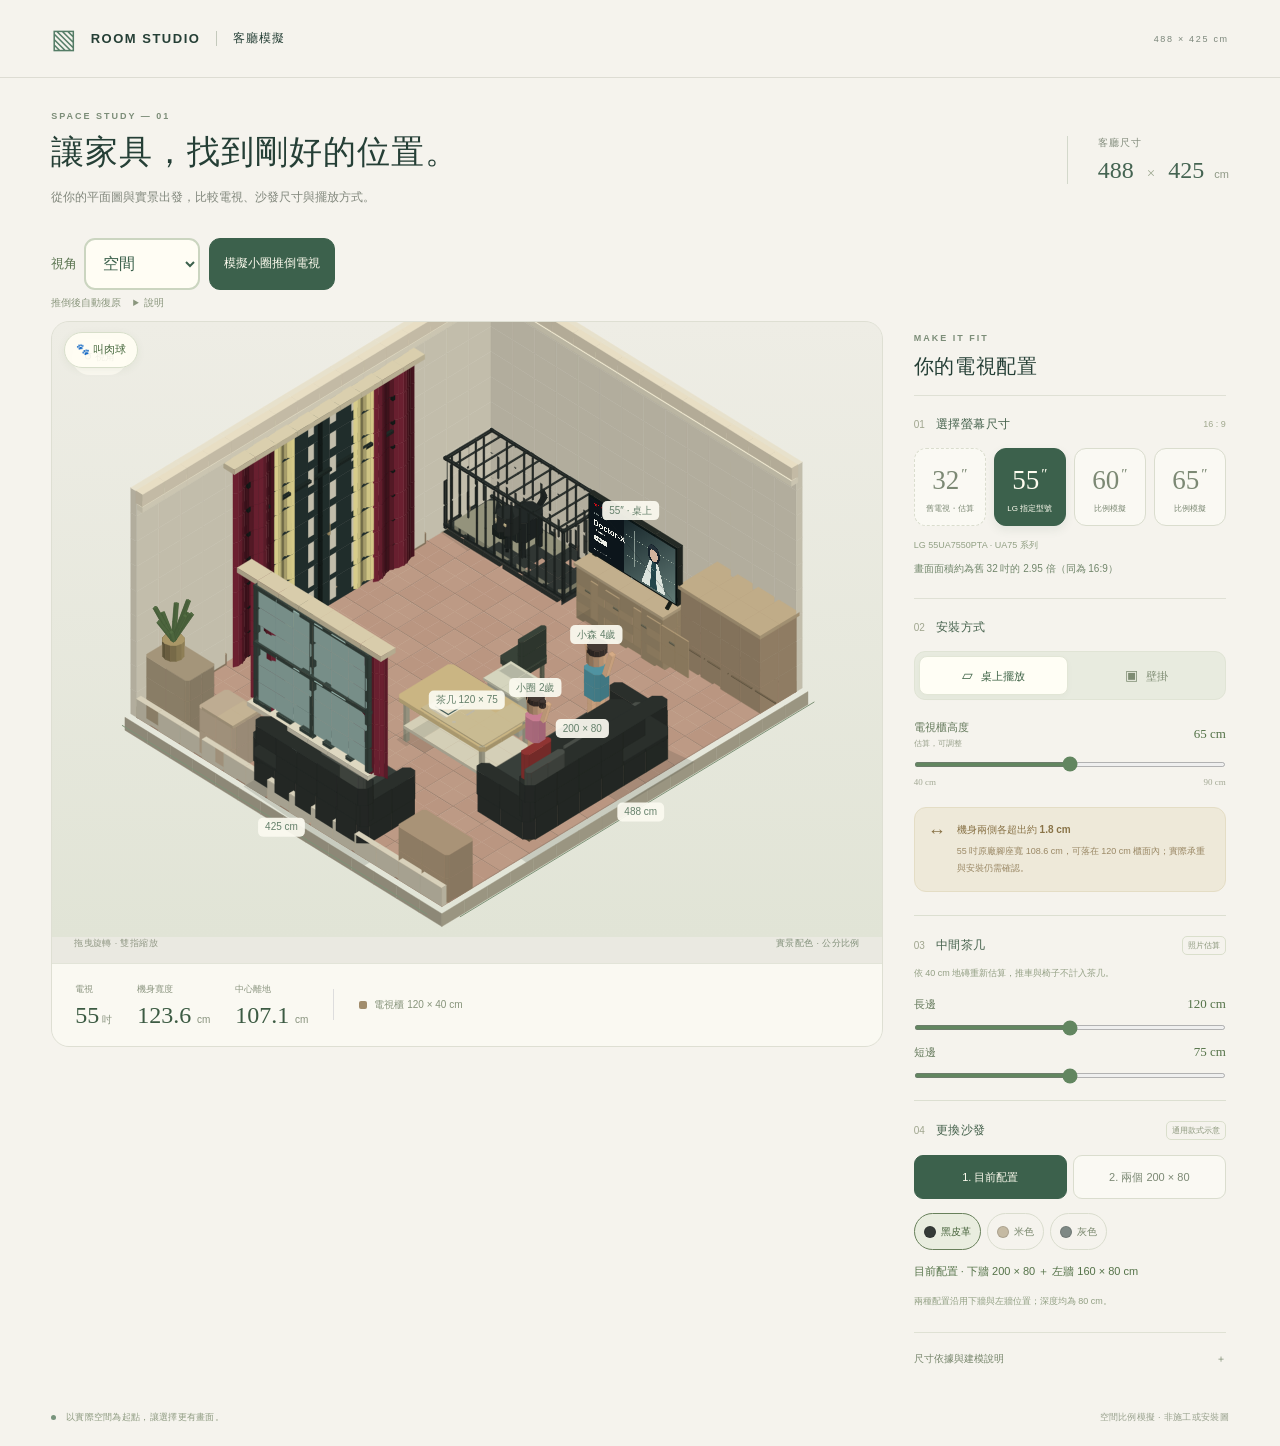
==== commit 679174ea: "Center sofa window, animate siblings on sofa and route girl to TV, enlarge view selector" ====
--- a/index.html
+++ b/index.html
@@ -1,5 +1,5 @@
 <!doctype html>
-<html lang="zh-Hant"><head><meta charset="utf-8"><meta name="viewport" content="width=device-width,initial-scale=1,viewport-fit=cover"><meta name="theme-color" content="#f4f2eb"><title>客廳家具配置模擬室 · 電視與沙發比較</title><meta name="description" content="依 488 × 425 cm 客廳平面與實景配色，互動比較 LG 55UA7550PTA、60／65 吋比例及桌上／壁掛效果。"><link rel="stylesheet" href="app.css?v=mobile3"></head>
+<html lang="zh-Hant"><head><meta charset="utf-8"><meta name="viewport" content="width=device-width,initial-scale=1,viewport-fit=cover"><meta name="theme-color" content="#f4f2eb"><title>客廳家具配置模擬室 · 電視與沙發比較</title><meta name="description" content="依 488 × 425 cm 客廳平面與實景配色，互動比較 LG 55UA7550PTA、60／65 吋比例及桌上／壁掛效果。"><link rel="stylesheet" href="app.css?v=family4"></head>
 <body><header class="topbar"><a class="brand" href="./"><span class="brand-icon">▧</span> ROOM STUDIO<span class="brand-divider"></span><span class="brand-zh">客廳模擬</span></a><span class="edition">488 × 425 cm</span></header>
 <main><div class="page-heading"><div><p class="eyebrow">SPACE STUDY — 01</p><h1>讓家具，找到剛好的位置。</h1><p class="intro">從你的平面圖與實景出發，比較電視、沙發尺寸與擺放方式。</p></div><div class="room-size"><span>客廳尺寸</span><strong>488 <em>×</em> 425 <small>cm</small></strong></div></div>
 <div class="primary-toolbar"><label for="view-select">視角 <select id="view-select"><option value="room">空間</option><option value="sofa">沙發</option><option value="dog">肉球</option><option value="plan">平面</option></select></label><button type="button" id="play-topple">模擬小圈推倒電視</button><button type="button" id="reset-topple" aria-label="復原電視">復原</button></div><div class="animation-note"><span id="topple-status" role="status">推倒後自動復原</span><details><summary>說明</summary><p>情境動畫，非實際受力或安全測試。壁掛模式停用。</p></details></div><div class="workspace"><section class="visual-panel" aria-label="客廳空間模擬"><div class="canvas-top"><span class="scene-pill"><i></i><span id="view-label">3D 空間</span></span><button id="reset" class="text-button" type="button">↺ 視角</button></div><button type="button" id="call-dog" class="call-dog" aria-label="點黑狗：叫肉球汪汪">🐾 叫肉球</button><span id="dog-bark" class="dog-bark" role="status" hidden>汪汪！</span><canvas id="room" tabindex="0" aria-label="拖曳旋轉，雙指縮放；上方選單切換視角。"></canvas><div class="scene-bottom"><span id="scene-hint">拖曳旋轉 · 滾輪縮放 · 雙指縮放</span><span class="scale-tag">實景配色 · 公分比例</span></div><nav class="view-controls" aria-label="選擇觀看角度"><button type="button" data-view="room" aria-pressed="true"><span>◇</span> 空間</button><button type="button" data-view="sofa" aria-pressed="false"><span>▱</span> 沙發視角</button><button type="button" data-view="dog" aria-pressed="false"><span>▣</span> 肉球往外看</button><button type="button" data-view="plan" aria-pressed="false"><span>⊞</span> 平面配置</button></nav><div class="size-readout"><div><span>電視</span><strong><b id="size-large">55</b><small>吋</small></strong></div><div><span>機身寬度</span><strong id="body-width">123.6<small> cm</small></strong></div><div><span>中心離地</span><strong id="center-height">107.1<small> cm</small></strong></div><span class="readout-line"></span><div class="color-key"><i></i> 電視櫃 120 × 40 cm</div></div></section>
@@ -7,4 +7,4 @@
 <section class="control-section"><div class="label-line"><h3>02 <span>安裝方式</span></h3></div><div class="segmented" role="group" aria-label="安裝方式"><button type="button" data-mount="stand" aria-pressed="true"><span>▱</span> 桌上擺放</button><button type="button" data-mount="wall" aria-pressed="false"><span>▣</span> 壁掛</button></div><div class="slider-row"><label for="height" id="height-label">電視櫃高度 <span>估算，可調整</span></label><output id="height-value" for="height">65 cm</output></div><input id="height" type="range" min="40" max="90" value="65" step="1"><div class="range-labels"><span id="height-min">40 cm</span><span id="height-max">90 cm</span></div></section>
 <div id="fit-note" class="fit-note" role="status"><span>↔</span><div><strong>機身兩側各超出約 1.8 cm</strong><p>55 吋原廠腳座寬 108.6 cm，可落在 120 cm 櫃面內；實際承重與安裝仍需確認。</p></div></div>
 <section class="table-adjust"><div class="label-line"><h3>03 <span>中間茶几</span></h3><span class="estimated">照片估算</span></div><p>依 40 cm 地磚重新估算，推車與椅子不計入茶几。</p><div class="slider-row"><label for="table-length">長邊</label><output id="table-length-value">120 cm</output></div><input id="table-length" type="range" min="80" max="160" value="120" step="5"><div class="slider-row"><label for="table-width">短邊</label><output id="table-width-value">75 cm</output></div><input id="table-width" type="range" min="50" max="100" value="75" step="5"></section>
-<section class="sofa-controls"><div class="label-line"><h3>04 <span>更換沙發</span></h3><span class="estimated">通用款式示意</span></div><div class="sofa-styles" role="group" aria-label="沙發配置"><button type="button" data-sofa="original" aria-pressed="true">1. 目前配置</button><button type="button" data-sofa="double200" aria-pressed="false">2. 兩個 200 × 80</button></div><div class="sofa-colors" role="group" aria-label="沙發顏色"><button type="button" data-sofa-color="black" aria-pressed="true"><i style="background:#353b37"></i>黑皮革</button><button type="button" data-sofa-color="beige" aria-pressed="false"><i style="background:#c5baa3"></i>米色</button><button type="button" data-sofa-color="gray" aria-pressed="false"><i style="background:#7f8985"></i>灰色</button></div><p id="sofa-summary" class="sofa-summary" role="status">目前配置 · 200 × 80 ＋ 160 × 80 cm</p><p class="model-label">兩種配置沿用下牆與左牆位置；深度均為 80 cm。</p></section><details class="basis"><summary>尺寸依據與建模說明 <span>＋</span></summary><p>舊電視暫以照片目測約 32 吋、機身約 75 × 48 cm 呈現，並未確認型號或實際尺寸；「舊電視」為通用厚邊框外觀示意。新舊畫面面積比較以 16:9 與對角線尺寸計算。</p><p>55 吋依 LG 台灣規格建立簡化外觀模型，非原廠 3D/CAD 檔：不含底座 123.6 × 71.8 × 6.79 cm；含底座 123.6 × 78 × 23 cm；腳座寬 108.6 cm。</p><p>60、65 吋沿用相同外觀等比例放大，並非該尺寸的實際型號。家具平面位置以配置圖為準；材質參考照片。茶几 120 × 75 cm、櫃高 65 cm、牆高 280 cm 均為可視化估算，非丈量結果。門改為後牆置中；黑色金屬狗屋沿用 170 × 70 cm 配置，約 95 cm 高為估算。窗簾、家具高度與小物為簡化示意。</p><a href="https://www.lg.com/tw/tv-soundbars/4k-uhd-tvs/55ua7550pta/" target="_blank" rel="noopener">LG 官方規格 ↗</a></details></aside></div><footer><span><i></i> 以實際空間為起點，讓選擇更有畫面。</span><span>空間比例模擬 · 非施工或安裝圖</span></footer></main><script type="module" src="app.js?v=mobile3"></script></body></html>
+<section class="sofa-controls"><div class="label-line"><h3>04 <span>更換沙發</span></h3><span class="estimated">通用款式示意</span></div><div class="sofa-styles" role="group" aria-label="沙發配置"><button type="button" data-sofa="original" aria-pressed="true">1. 目前配置</button><button type="button" data-sofa="double200" aria-pressed="false">2. 兩個 200 × 80</button></div><div class="sofa-colors" role="group" aria-label="沙發顏色"><button type="button" data-sofa-color="black" aria-pressed="true"><i style="background:#353b37"></i>黑皮革</button><button type="button" data-sofa-color="beige" aria-pressed="false"><i style="background:#c5baa3"></i>米色</button><button type="button" data-sofa-color="gray" aria-pressed="false"><i style="background:#7f8985"></i>灰色</button></div><p id="sofa-summary" class="sofa-summary" role="status">目前配置 · 200 × 80 ＋ 160 × 80 cm</p><p class="model-label">兩種配置沿用下牆與左牆位置；深度均為 80 cm。</p></section><details class="basis"><summary>尺寸依據與建模說明 <span>＋</span></summary><p>舊電視暫以照片目測約 32 吋、機身約 75 × 48 cm 呈現，並未確認型號或實際尺寸；「舊電視」為通用厚邊框外觀示意。新舊畫面面積比較以 16:9 與對角線尺寸計算。</p><p>55 吋依 LG 台灣規格建立簡化外觀模型，非原廠 3D/CAD 檔：不含底座 123.6 × 71.8 × 6.79 cm；含底座 123.6 × 78 × 23 cm；腳座寬 108.6 cm。</p><p>60、65 吋沿用相同外觀等比例放大，並非該尺寸的實際型號。家具平面位置以配置圖為準；材質參考照片。茶几 120 × 75 cm、櫃高 65 cm、牆高 280 cm 均為可視化估算，非丈量結果。門改為後牆置中；黑色金屬狗屋沿用 170 × 70 cm 配置，約 95 cm 高為估算。窗簾、家具高度與小物為簡化示意。</p><a href="https://www.lg.com/tw/tv-soundbars/4k-uhd-tvs/55ua7550pta/" target="_blank" rel="noopener">LG 官方規格 ↗</a></details></aside></div><footer><span><i></i> 以實際空間為起點，讓選擇更有畫面。</span><span>空間比例模擬 · 非施工或安裝圖</span></footer></main><script type="module" src="app.js?v=family4"></script></body></html>
--- a/app.css
+++ b/app.css
@@ -11,3 +11,5 @@
 .primary-toolbar #reset-topple{display:none}
 
 .call-dog{position:absolute;z-index:3;left:12px;top:10px;min-height:36px;padding:7px 11px;border:1px solid #d7deca;border-radius:24px;background:#fffdf3e8;color:#47693e;font-size:11px;box-shadow:0 2px 8px #435a3310}.dog-bark{position:absolute;z-index:4;left:50%;top:42px;transform:translateX(-50%);padding:9px 17px;border:2px solid #fff;border-radius:18px;background:#dbe9b7;color:#3c5c2c;font-size:20px;font-weight:700;pointer-events:none;box-shadow:0 5px 14px #36522a20}.dog-bark:not([hidden]){animation:woof-pop .4s ease-out}@keyframes woof-pop{0%{transform:translateX(-50%) scale(.5) rotate(-12deg)}60%{transform:translateX(-50%) scale(1.18) rotate(7deg)}100%{transform:translateX(-50%) scale(1) rotate(0)}}@media(prefers-reduced-motion:reduce){.dog-bark{animation:none!important}}
+
+.primary-toolbar label{font-size:13px;font-weight:600}.primary-toolbar select{font-size:16px;min-height:52px;min-width:116px;padding:10px 22px 10px 13px;border-width:2px}.primary-toolbar #play-topple{min-height:52px}@media(max-width:760px){.primary-toolbar{gap:9px}.primary-toolbar label{font-size:12px;gap:7px}.primary-toolbar select{font-size:17px;min-width:100px;max-width:110px;min-height:54px;padding:9px}.primary-toolbar #play-topple{font-size:12px;white-space:normal;line-height:1.5;min-height:54px}}@media(max-width:350px){.primary-toolbar label{font-size:0;gap:0}.primary-toolbar select{min-width:91px}}
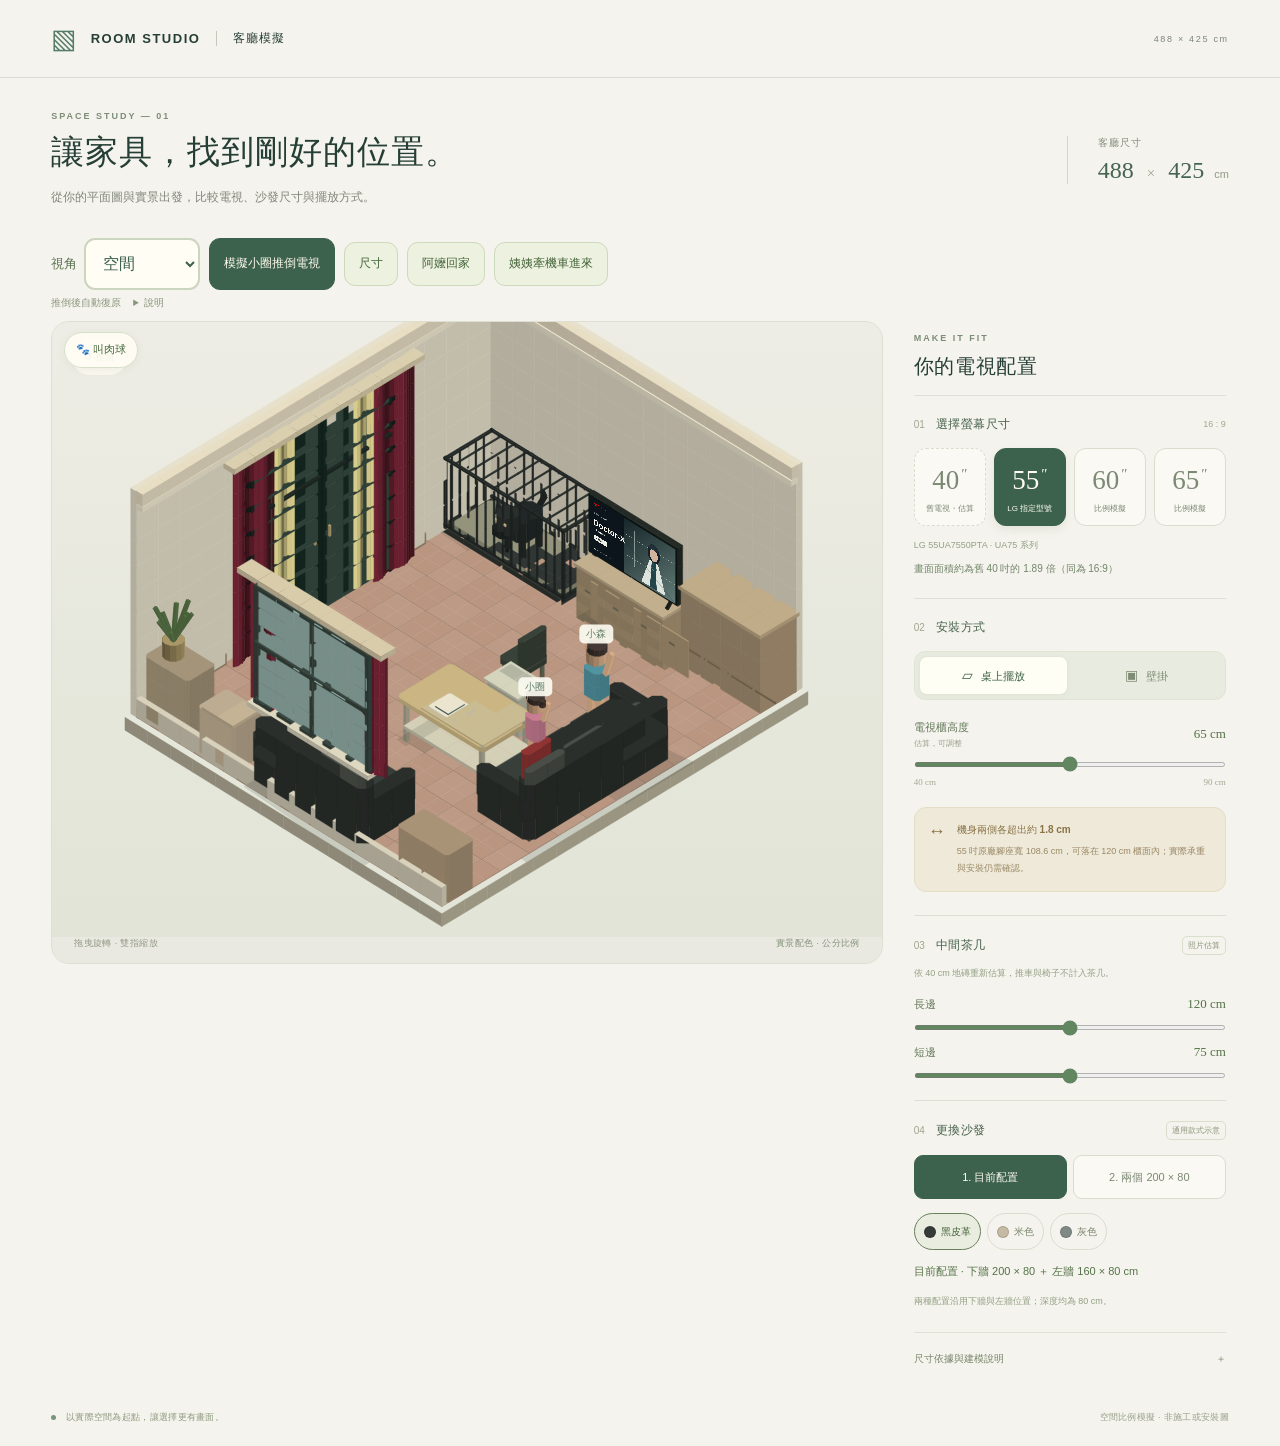
==== commit f22e7cf7: "Update old TV to 40 inches and add dimension toggle, child boost, dog trip and grandma/aunt scooter " ====
--- a/index.html
+++ b/index.html
@@ -1,10 +1,10 @@
 <!doctype html>
-<html lang="zh-Hant"><head><meta charset="utf-8"><meta name="viewport" content="width=device-width,initial-scale=1,viewport-fit=cover"><meta name="theme-color" content="#f4f2eb"><title>客廳家具配置模擬室 · 電視與沙發比較</title><meta name="description" content="依 488 × 425 cm 客廳平面與實景配色，互動比較 LG 55UA7550PTA、60／65 吋比例及桌上／壁掛效果。"><link rel="stylesheet" href="app.css?v=family4"></head>
+<html lang="zh-Hant"><head><meta charset="utf-8"><meta name="viewport" content="width=device-width,initial-scale=1,viewport-fit=cover"><meta name="theme-color" content="#f4f2eb"><title>客廳家具配置模擬室 · 電視與沙發比較</title><meta name="description" content="依 488 × 425 cm 客廳平面與實景配色，互動比較 LG 55UA7550PTA、60／65 吋比例及桌上／壁掛效果。"><link rel="stylesheet" href="app.css?v=visits5"></head>
 <body><header class="topbar"><a class="brand" href="./"><span class="brand-icon">▧</span> ROOM STUDIO<span class="brand-divider"></span><span class="brand-zh">客廳模擬</span></a><span class="edition">488 × 425 cm</span></header>
 <main><div class="page-heading"><div><p class="eyebrow">SPACE STUDY — 01</p><h1>讓家具，找到剛好的位置。</h1><p class="intro">從你的平面圖與實景出發，比較電視、沙發尺寸與擺放方式。</p></div><div class="room-size"><span>客廳尺寸</span><strong>488 <em>×</em> 425 <small>cm</small></strong></div></div>
-<div class="primary-toolbar"><label for="view-select">視角 <select id="view-select"><option value="room">空間</option><option value="sofa">沙發</option><option value="dog">肉球</option><option value="plan">平面</option></select></label><button type="button" id="play-topple">模擬小圈推倒電視</button><button type="button" id="reset-topple" aria-label="復原電視">復原</button></div><div class="animation-note"><span id="topple-status" role="status">推倒後自動復原</span><details><summary>說明</summary><p>情境動畫，非實際受力或安全測試。壁掛模式停用。</p></details></div><div class="workspace"><section class="visual-panel" aria-label="客廳空間模擬"><div class="canvas-top"><span class="scene-pill"><i></i><span id="view-label">3D 空間</span></span><button id="reset" class="text-button" type="button">↺ 視角</button></div><button type="button" id="call-dog" class="call-dog" aria-label="點黑狗：叫肉球汪汪">🐾 叫肉球</button><span id="dog-bark" class="dog-bark" role="status" hidden>汪汪！</span><canvas id="room" tabindex="0" aria-label="拖曳旋轉，雙指縮放；上方選單切換視角。"></canvas><div class="scene-bottom"><span id="scene-hint">拖曳旋轉 · 滾輪縮放 · 雙指縮放</span><span class="scale-tag">實景配色 · 公分比例</span></div><nav class="view-controls" aria-label="選擇觀看角度"><button type="button" data-view="room" aria-pressed="true"><span>◇</span> 空間</button><button type="button" data-view="sofa" aria-pressed="false"><span>▱</span> 沙發視角</button><button type="button" data-view="dog" aria-pressed="false"><span>▣</span> 肉球往外看</button><button type="button" data-view="plan" aria-pressed="false"><span>⊞</span> 平面配置</button></nav><div class="size-readout"><div><span>電視</span><strong><b id="size-large">55</b><small>吋</small></strong></div><div><span>機身寬度</span><strong id="body-width">123.6<small> cm</small></strong></div><div><span>中心離地</span><strong id="center-height">107.1<small> cm</small></strong></div><span class="readout-line"></span><div class="color-key"><i></i> 電視櫃 120 × 40 cm</div></div></section>
-<aside class="controls"><div class="control-heading"><span class="eyebrow">MAKE IT FIT</span><h2>你的電視配置</h2></div><section class="control-section"><div class="label-line"><h3>01 <span>選擇螢幕尺寸</span></h3><span>16 : 9</span></div><div class="size-buttons" role="group" aria-label="新舊電視尺寸比較"><button type="button" data-size="32" aria-pressed="false"><strong>32<span>″</span></strong><small>舊電視・估算</small></button><button type="button" data-size="55" aria-pressed="true"><strong>55<span>″</span></strong><small>LG 指定型號</small></button><button type="button" data-size="60" aria-pressed="false"><strong>60<span>″</span></strong><small>比例模擬</small></button><button type="button" data-size="65" aria-pressed="false"><strong>65<span>″</span></strong><small>比例模擬</small></button></div><p id="model-label" class="model-label">LG 55UA7550PTA · UA75 系列</p><p id="area-compare" class="area-compare">畫面面積約為舊 32 吋的 2.95 倍</p></section>
+<div class="primary-toolbar"><label for="view-select">視角 <select id="view-select"><option value="room">空間</option><option value="sofa">沙發</option><option value="dog">肉球</option><option value="plan">平面</option></select></label><button type="button" id="play-topple">模擬小圈推倒電視</button><button type="button" id="dimensions" aria-pressed="false">尺寸</button><button type="button" id="grandma-home">阿嬤回家</button><button type="button" id="aunt-bike">姨姨牽機車</button><button type="button" id="reset-topple" aria-label="復原電視">復原</button></div><div class="animation-note"><span id="topple-status" role="status">推倒後自動復原</span><details><summary>說明</summary><p>情境動畫，非實際受力或安全測試。壁掛模式停用。</p></details></div><div class="workspace"><section class="visual-panel" aria-label="客廳空間模擬"><div class="canvas-top"><span class="scene-pill"><i></i><span id="view-label">3D 空間</span></span><button id="reset" class="text-button" type="button">↺ 視角</button></div><button type="button" id="call-dog" class="call-dog" aria-label="點黑狗：叫肉球汪汪">🐾 叫肉球</button><span id="family-speech" class="family-speech" role="status" hidden>阿嬤抱抱！</span><span id="dog-bark" class="dog-bark" role="status" hidden>汪汪！</span><canvas id="room" tabindex="0" aria-label="拖曳旋轉，雙指縮放；上方選單切換視角。"></canvas><div class="scene-bottom"><span id="scene-hint">拖曳旋轉 · 滾輪縮放 · 雙指縮放</span><span class="scale-tag">實景配色 · 公分比例</span></div><nav class="view-controls" aria-label="選擇觀看角度"><button type="button" data-view="room" aria-pressed="true"><span>◇</span> 空間</button><button type="button" data-view="sofa" aria-pressed="false"><span>▱</span> 沙發視角</button><button type="button" data-view="dog" aria-pressed="false"><span>▣</span> 肉球往外看</button><button type="button" data-view="plan" aria-pressed="false"><span>⊞</span> 平面配置</button></nav><div class="size-readout" id="size-readout" hidden><div><span>電視</span><strong><b id="size-large">55</b><small>吋</small></strong></div><div><span>機身寬度</span><strong id="body-width">123.6<small> cm</small></strong></div><div><span>中心離地</span><strong id="center-height">107.1<small> cm</small></strong></div><span class="readout-line"></span><div class="color-key"><i></i> 電視櫃 120 × 40 cm</div></div></section>
+<aside class="controls"><div class="control-heading"><span class="eyebrow">MAKE IT FIT</span><h2>你的電視配置</h2></div><section class="control-section"><div class="label-line"><h3>01 <span>選擇螢幕尺寸</span></h3><span>16 : 9</span></div><div class="size-buttons" role="group" aria-label="新舊電視尺寸比較"><button type="button" data-size="40" aria-pressed="false"><strong>40<span>″</span></strong><small>舊電視・估算</small></button><button type="button" data-size="55" aria-pressed="true"><strong>55<span>″</span></strong><small>LG 指定型號</small></button><button type="button" data-size="60" aria-pressed="false"><strong>60<span>″</span></strong><small>比例模擬</small></button><button type="button" data-size="65" aria-pressed="false"><strong>65<span>″</span></strong><small>比例模擬</small></button></div><p id="model-label" class="model-label">LG 55UA7550PTA · UA75 系列</p><p id="area-compare" class="area-compare">畫面面積約為舊 40 吋的 1.89 倍</p></section>
 <section class="control-section"><div class="label-line"><h3>02 <span>安裝方式</span></h3></div><div class="segmented" role="group" aria-label="安裝方式"><button type="button" data-mount="stand" aria-pressed="true"><span>▱</span> 桌上擺放</button><button type="button" data-mount="wall" aria-pressed="false"><span>▣</span> 壁掛</button></div><div class="slider-row"><label for="height" id="height-label">電視櫃高度 <span>估算，可調整</span></label><output id="height-value" for="height">65 cm</output></div><input id="height" type="range" min="40" max="90" value="65" step="1"><div class="range-labels"><span id="height-min">40 cm</span><span id="height-max">90 cm</span></div></section>
 <div id="fit-note" class="fit-note" role="status"><span>↔</span><div><strong>機身兩側各超出約 1.8 cm</strong><p>55 吋原廠腳座寬 108.6 cm，可落在 120 cm 櫃面內；實際承重與安裝仍需確認。</p></div></div>
 <section class="table-adjust"><div class="label-line"><h3>03 <span>中間茶几</span></h3><span class="estimated">照片估算</span></div><p>依 40 cm 地磚重新估算，推車與椅子不計入茶几。</p><div class="slider-row"><label for="table-length">長邊</label><output id="table-length-value">120 cm</output></div><input id="table-length" type="range" min="80" max="160" value="120" step="5"><div class="slider-row"><label for="table-width">短邊</label><output id="table-width-value">75 cm</output></div><input id="table-width" type="range" min="50" max="100" value="75" step="5"></section>
-<section class="sofa-controls"><div class="label-line"><h3>04 <span>更換沙發</span></h3><span class="estimated">通用款式示意</span></div><div class="sofa-styles" role="group" aria-label="沙發配置"><button type="button" data-sofa="original" aria-pressed="true">1. 目前配置</button><button type="button" data-sofa="double200" aria-pressed="false">2. 兩個 200 × 80</button></div><div class="sofa-colors" role="group" aria-label="沙發顏色"><button type="button" data-sofa-color="black" aria-pressed="true"><i style="background:#353b37"></i>黑皮革</button><button type="button" data-sofa-color="beige" aria-pressed="false"><i style="background:#c5baa3"></i>米色</button><button type="button" data-sofa-color="gray" aria-pressed="false"><i style="background:#7f8985"></i>灰色</button></div><p id="sofa-summary" class="sofa-summary" role="status">目前配置 · 200 × 80 ＋ 160 × 80 cm</p><p class="model-label">兩種配置沿用下牆與左牆位置；深度均為 80 cm。</p></section><details class="basis"><summary>尺寸依據與建模說明 <span>＋</span></summary><p>舊電視暫以照片目測約 32 吋、機身約 75 × 48 cm 呈現，並未確認型號或實際尺寸；「舊電視」為通用厚邊框外觀示意。新舊畫面面積比較以 16:9 與對角線尺寸計算。</p><p>55 吋依 LG 台灣規格建立簡化外觀模型，非原廠 3D/CAD 檔：不含底座 123.6 × 71.8 × 6.79 cm；含底座 123.6 × 78 × 23 cm；腳座寬 108.6 cm。</p><p>60、65 吋沿用相同外觀等比例放大，並非該尺寸的實際型號。家具平面位置以配置圖為準；材質參考照片。茶几 120 × 75 cm、櫃高 65 cm、牆高 280 cm 均為可視化估算，非丈量結果。門改為後牆置中；黑色金屬狗屋沿用 170 × 70 cm 配置，約 95 cm 高為估算。窗簾、家具高度與小物為簡化示意。</p><a href="https://www.lg.com/tw/tv-soundbars/4k-uhd-tvs/55ua7550pta/" target="_blank" rel="noopener">LG 官方規格 ↗</a></details></aside></div><footer><span><i></i> 以實際空間為起點，讓選擇更有畫面。</span><span>空間比例模擬 · 非施工或安裝圖</span></footer></main><script type="module" src="app.js?v=family4"></script></body></html>
+<section class="sofa-controls"><div class="label-line"><h3>04 <span>更換沙發</span></h3><span class="estimated">通用款式示意</span></div><div class="sofa-styles" role="group" aria-label="沙發配置"><button type="button" data-sofa="original" aria-pressed="true">1. 目前配置</button><button type="button" data-sofa="double200" aria-pressed="false">2. 兩個 200 × 80</button></div><div class="sofa-colors" role="group" aria-label="沙發顏色"><button type="button" data-sofa-color="black" aria-pressed="true"><i style="background:#353b37"></i>黑皮革</button><button type="button" data-sofa-color="beige" aria-pressed="false"><i style="background:#c5baa3"></i>米色</button><button type="button" data-sofa-color="gray" aria-pressed="false"><i style="background:#7f8985"></i>灰色</button></div><p id="sofa-summary" class="sofa-summary" role="status">目前配置 · 200 × 80 ＋ 160 × 80 cm</p><p class="model-label">兩種配置沿用下牆與左牆位置；深度均為 80 cm。</p></section><details class="basis"><summary>尺寸依據與建模說明 <span>＋</span></summary><p>舊電視暫以照片目測約 40 吋、機身約 95.35 × 57.31 cm 呈現，並未確認型號或實際尺寸；「舊電視」為通用厚邊框外觀示意。新舊畫面面積比較以 16:9 與對角線尺寸計算。</p><p>55 吋依 LG 台灣規格建立簡化外觀模型，非原廠 3D/CAD 檔：不含底座 123.6 × 71.8 × 6.79 cm；含底座 123.6 × 78 × 23 cm；腳座寬 108.6 cm。</p><p>60、65 吋沿用相同外觀等比例放大，並非該尺寸的實際型號。家具平面位置以配置圖為準；材質參考照片。茶几 120 × 75 cm、櫃高 65 cm、牆高 280 cm 均為可視化估算，非丈量結果。門改為後牆置中；黑色金屬狗屋沿用 170 × 70 cm 配置，約 95 cm 高為估算。窗簾、家具高度與小物為簡化示意。</p><a href="https://www.lg.com/tw/tv-soundbars/4k-uhd-tvs/55ua7550pta/" target="_blank" rel="noopener">LG 官方規格 ↗</a></details></aside></div><footer><span><i></i> 以實際空間為起點，讓選擇更有畫面。</span><span>空間比例模擬 · 非施工或安裝圖</span></footer></main><script type="module" src="app.js?v=visits5"></script></body></html>
--- a/app.css
+++ b/app.css
@@ -1,6 +1,6 @@
 :root{font-family:-apple-system,BlinkMacSystemFont,'Noto Sans TC','PingFang TC',sans-serif;color:#253f36;background:#f5f3ed;font-synthesis:none}*{box-sizing:border-box}body{margin:0}button,input,a{-webkit-tap-highlight-color:transparent}button{font:inherit;cursor:pointer}button:focus-visible,a:focus-visible,canvas:focus-visible,input:focus-visible{outline:3px solid #b69b69;outline-offset:4px}button{touch-action:manipulation}button:disabled{opacity:.5;cursor:default}.topbar{height:78px;border-bottom:1px solid #dddcd3;display:flex;align-items:center;justify-content:space-between;padding:0 4vw}.brand{font-size:13px;font-weight:650;letter-spacing:1.5px;display:flex;align-items:center;gap:12px;color:inherit;text-decoration:none}.brand-icon{font-size:27px;color:#547c66}.brand-divider{height:15px;border-left:1px solid #c4c9bc;margin:0 4px}.brand-zh{font-size:12px;letter-spacing:1px;font-weight:450}.edition{font-size:9px;letter-spacing:1.7px;color:#7c877b;display:flex;align-items:center;gap:12px}.edition i,.scene-pill i,footer i{width:6px;height:6px;display:inline-block;background:#78947d;border-radius:50%}main{max-width:1600px;margin:auto;padding:33px 4vw 0}.page-heading{display:flex;align-items:center;justify-content:space-between;margin-bottom:29px;gap:20px}.eyebrow{font-size:9px;letter-spacing:2px;font-weight:600;color:#7c8d78;margin:0 0 10px}h1{font-size:clamp(23px,2.55vw,38px);font-weight:500;letter-spacing:1px;margin:0 0 12px}.intro{font-size:12px;line-height:1.8;color:#81877c;margin:0}.room-size{border-left:1px solid #d3d8cb;padding-left:30px;white-space:nowrap}.room-size>span{display:block;font-size:10px;color:#818b7b;letter-spacing:1px;margin-bottom:7px}.room-size strong{font-family:Georgia,serif;font-weight:400;font-size:24px;color:#456452}.room-size em{font-size:15px;margin:0 7px;font-style:normal;color:#9aa58d}.room-size small{font:11px sans-serif;color:#8f9986;margin-left:4px}.workspace{display:grid;grid-template-columns:minmax(0,1fr) 318px;gap:28px;align-items:start}.visual-panel{min-width:0;background:#eae9e1;border:1px solid #dedfd3;border-radius:18px;overflow:hidden;position:sticky;top:20px}.canvas-top{position:absolute;z-index:2;top:17px;left:20px;right:20px;display:flex;align-items:center;justify-content:space-between;pointer-events:none}.scene-pill{background:#fffdf4dc;border:1px solid #fffc;box-shadow:0 2px 12px #4a574308;display:flex;align-items:center;gap:8px;padding:8px 12px;border-radius:30px;font-size:10px;color:#5b7561}.text-button{border:0;background:#fffdf4bb;border-radius:20px;padding:8px 12px;color:#73836b;font-size:10px;pointer-events:auto;min-height:36px}#room{display:block;width:100%;height:clamp(410px,52vw,615px);outline-offset:-4px;touch-action:none;cursor:grab}#room:active{cursor:grabbing}.scene-bottom{display:flex;justify-content:space-between;align-items:center;gap:12px;padding:0 22px 13px;font-size:9px;color:#939a87;letter-spacing:.4px}.scale-tag{font-size:9px;color:#83917b}.view-controls{display:flex;gap:3px;border-top:1px solid #d9dccd;justify-content:center;padding:12px 15px;background:#f0f0e6}.view-controls button{border:1px solid transparent;padding:9px 15px;min-height:40px;border-radius:10px;font-size:11px;background:transparent;color:#7d8a73;display:flex;align-items:center;gap:7px}.view-controls button>span{font-size:17px;line-height:1}.view-controls [aria-pressed=true]{background:#fffef7;box-shadow:0 2px 8px #5260440a;border-color:#dfe3d4;color:#34593f}.size-readout{display:flex;align-items:center;gap:25px;background:#faf9f2;padding:19px 23px;border-top:1px solid #e2e4d8}.size-readout>div>span{display:block;font-size:9px;color:#8c9681;margin-bottom:7px}.size-readout strong{font-family:Georgia,serif;font-size:24px;line-height:1;font-weight:400;color:#3c5b43;white-space:nowrap}.size-readout strong b{font-weight:400}.size-readout strong small{font:10px sans-serif;color:#86917c;margin-left:3px}.readout-line{height:31px;border-left:1px solid #ddd;flex:0 0 auto}.size-readout .color-key{font-size:10px;color:#87947b;white-space:nowrap;display:flex;gap:7px;align-items:center}.color-key i{width:8px;height:8px;border-radius:2px;background:#a18d6d}.controls{padding:0 3px}.control-heading{padding:6px 0 15px}.control-heading .eyebrow{font-size:9px}.control-heading h2{font-size:20px;font-weight:500;letter-spacing:.6px;margin:8px 0 0}.control-section{padding:20px 0;border-top:1px solid #dfe0d5}.label-line{display:flex;align-items:center;justify-content:space-between;gap:8px}.label-line h3{font-size:10px;color:#a0a68f;font-weight:450;margin:0 0 15px}.label-line h3 span{font-size:12px;color:#46624d;letter-spacing:.5px;margin-left:8px}.label-line>span{font-size:9px;color:#a0a88e;margin-bottom:15px}.size-buttons{display:grid;grid-template-columns:repeat(3,1fr);gap:8px}.size-buttons button{border:1px solid #daddce;border-radius:12px;background:#faf9f3;color:#7c8974;padding:16px 4px 11px;text-align:center;transition:background .2s,color .2s}.size-buttons strong{font:30px Georgia,serif;display:block}.size-buttons strong span{font-size:15px;vertical-align:super;margin-left:2px}.size-buttons small{display:block;font-size:8px;margin-top:7px;font-weight:400;letter-spacing:.4px}.size-buttons [aria-pressed=true]{background:#3c614c;color:#fffdf0;border-color:#3c614c;box-shadow:0 4px 10px #3c614c18}.model-label{font-size:9px;color:#92a084;margin:12px 0 0;line-height:1.7}.segmented{display:flex;background:#e8ebdf;border:1px solid #e0e4d5;border-radius:11px;padding:4px;gap:4px}.segmented button{flex:1;background:transparent;border:1px solid transparent;color:#7e8c73;border-radius:8px;padding:9px 2px;font-size:11px;min-height:39px}.segmented button>span{margin-right:5px;font-size:14px}.segmented [aria-pressed=true]{background:#fffef5;border-color:#e2e6d6;box-shadow:0 2px 6px #4c5d3a08;color:#3d6245}.slider-row{display:flex;align-items:center;justify-content:space-between;margin-top:20px;margin-bottom:10px;gap:10px}.slider-row label{font-size:11px;color:#64795b}.slider-row label span{font-size:8px;color:#9ba38e;display:block;margin-top:3px}.slider-row output{font:13px Georgia,serif;color:#557349;white-space:nowrap}input[type=range]{display:block;width:100%;height:5px;accent-color:#628660;cursor:pointer;margin:13px 0 10px;touch-action:pan-y}.range-labels{display:flex;justify-content:space-between;font:9px Georgia,serif;color:#a4aa96}.fit-note{display:flex;align-items:flex-start;gap:11px;background:#eee9d9;border:1px solid #e4ddc5;border-radius:12px;padding:14px 13px;margin-bottom:23px;color:#897347}.fit-note>span{font-size:18px;line-height:1}.fit-note strong{font-size:10px;font-weight:550;display:block;line-height:1.6}.fit-note p{font-size:9px;line-height:1.9;margin:5px 0 0;color:#9a8865}.fit-note.wall{background:#e6ecdf;border-color:#d9e3cf;color:#66845a}.fit-note.wall p{color:#829772}.table-adjust{border-top:1px solid #dcdfd1;padding-top:20px}.table-adjust>p{font-size:9px;line-height:1.9;color:#94a085;margin:-5px 0 0}.table-adjust .slider-row{margin-top:14px}.estimated{color:#8b977b!important;font-size:8px!important;border:1px solid #dadfcc;padding:3px 5px;border-radius:5px}.basis{border-top:1px solid #dfe1d4;margin-top:23px;padding-top:16px;font-size:9px;color:#94a087;line-height:1.9}.basis summary{font-size:10px;color:#76856b;cursor:pointer;list-style:none;display:flex;justify-content:space-between;min-height:36px}.basis p{margin:8px 0}.basis a{color:#6e875f}footer{display:flex;justify-content:space-between;gap:15px;padding:26px 0 22px;font-size:9px;letter-spacing:.3px;color:#98a18d}footer i{width:5px;height:5px;margin-right:7px}footer span:first-child{color:#8e9b81}@media(min-width:1450px){.workspace{grid-template-columns:minmax(0,1fr) 350px;gap:40px}.size-buttons button{padding-top:21px;padding-bottom:15px}}@media(max-width:1050px){.workspace{grid-template-columns:minmax(0,1fr) 280px;gap:20px}.size-readout{gap:18px;padding:17px}.readout-line,.size-readout .color-key{display:none}.scene-bottom{padding:0 15px 10px}.view-controls button{padding:9px 10px;font-size:10px}}@media(max-width:760px){.topbar{height:62px;padding:0 20px}.brand{font-size:11px;gap:8px}.brand-icon{font-size:23px}.brand-zh{font-size:10px}.edition{display:none}main{padding:23px 16px 0}.page-heading{margin-bottom:20px;align-items:flex-start;gap:10px}h1{font-size:24px;line-height:1.45;letter-spacing:0;margin:0 0 8px}.eyebrow{font-size:8px}.intro{font-size:10px;max-width:230px}.room-size{padding-left:12px;margin-top:20px}.room-size strong{font-size:17px}.room-size>span{font-size:8px}.room-size small{font-size:8px}.room-size em{margin:0 2px}.workspace{grid-template-columns:1fr;gap:24px}.visual-panel{position:relative;top:auto;border-radius:14px}#room{height:420px}.canvas-top{top:12px;left:12px;right:12px}.scene-bottom{font-size:8px;letter-spacing:0}.scale-tag{font-size:8px}.view-controls{padding:9px 8px;gap:0;justify-content:space-between}.view-controls button{padding:8px 9px;font-size:10px;gap:5px}.size-readout{justify-content:space-between;padding:15px 18px}.size-readout strong{font-size:23px}.size-readout>div>span{font-size:8px}.controls{display:grid;grid-template-columns:1fr 1fr;gap:0 24px;padding:0 4px}.control-heading{grid-column:1/-1;padding:0 0 15px}.control-heading h2{font-size:19px}.control-heading .eyebrow{display:none}.control-section{padding-top:16px}.size-buttons strong{font-size:26px}.size-buttons small{font-size:7px;letter-spacing:0}.size-buttons{gap:5px}.size-buttons button{padding-top:13px}.fit-note{grid-column:1/-1;margin-bottom:20px}.table-adjust{grid-column:1/-1;display:grid;grid-template-columns:1fr 1fr;gap:0 20px}.table-adjust .label-line,.table-adjust>p{grid-column:1/-1}.table-adjust .slider-row:nth-of-type(2){grid-column:1;grid-row:3}.table-adjust #table-length{grid-column:1;grid-row:4}.table-adjust .slider-row:nth-of-type(3){grid-column:2;grid-row:3}.table-adjust #table-width{grid-column:2;grid-row:4}.basis{grid-column:1/-1;margin-top:18px}.basis p{font-size:11px}footer{font-size:8px;flex-direction:column;gap:9px;padding-top:20px}}@media(max-width:380px){.controls{display:block}.control-heading{margin-bottom:5px}.control-section{padding-top:20px}.table-adjust{display:block}.page-heading{display:block}.room-size{border:0;margin-top:14px;padding:0;display:flex;gap:10px;align-items:center}.room-size>span{margin-bottom:0}.intro{max-width:none}#room{height:370px}.view-controls button{padding-left:6px;padding-right:6px}.scale-tag{display:none}}@media(prefers-reduced-motion:reduce){*{transition:none!important}}
 
-.size-buttons{grid-template-columns:repeat(4,minmax(0,1fr))}.size-buttons strong{font-size:27px}.size-buttons small{font-size:8px;letter-spacing:0}.size-buttons button[data-size="32"]{border-style:dashed}.area-compare{font-size:10px;line-height:1.8;color:#71866b;margin:7px 0 0}@media(max-width:760px){.controls>.control-section:first-of-type{grid-column:1/-1}.size-buttons{gap:9px}.size-buttons button{padding:15px 4px}.controls>.control-section:nth-of-type(2){grid-column:1/-1}.size-buttons small{font-size:9px}}
+.size-buttons{grid-template-columns:repeat(4,minmax(0,1fr))}.size-buttons strong{font-size:27px}.size-buttons small{font-size:8px;letter-spacing:0}.size-buttons button[data-size="40"]{border-style:dashed}.area-compare{font-size:10px;line-height:1.8;color:#71866b;margin:7px 0 0}@media(max-width:760px){.controls>.control-section:first-of-type{grid-column:1/-1}.size-buttons{gap:9px}.size-buttons button{padding:15px 4px}.controls>.control-section:nth-of-type(2){grid-column:1/-1}.size-buttons small{font-size:9px}}
 
 [hidden]{display:none!important}.sofa-controls{border-top:1px solid #dcdfd1;padding-top:20px;margin-top:22px}.sofa-styles{display:grid;grid-template-columns:repeat(3,1fr);gap:6px}.sofa-styles button{min-height:44px;padding:9px 3px;border:1px solid #daddce;background:#faf9f3;border-radius:9px;color:#7c8974;font-size:11px}.sofa-styles [aria-pressed=true]{background:#3c614c;color:#fffdf0;border-color:#3c614c}.sofa-placement{margin-top:20px}.sofa-colors{display:flex;gap:6px;flex-wrap:wrap;margin-top:14px}.sofa-colors button{display:flex;align-items:center;gap:5px;border:1px solid #daddce;background:transparent;border-radius:20px;min-height:37px;padding:7px 9px;font-size:10px;color:#7a886e}.sofa-colors i{width:12px;height:12px;border-radius:50%;border:1px solid #0002}.sofa-colors [aria-pressed=true]{border-color:#68805b;background:#e9eddf;color:#45623a}.sofa-summary{font-size:11px;color:#557349;line-height:1.8;margin:12px 0 0}@media(max-width:760px){.sofa-controls{grid-column:1/-1}.sofa-styles button{font-size:12px}.sofa-placement button{min-height:44px}}
 
@@ -13,3 +13,5 @@
 .call-dog{position:absolute;z-index:3;left:12px;top:10px;min-height:36px;padding:7px 11px;border:1px solid #d7deca;border-radius:24px;background:#fffdf3e8;color:#47693e;font-size:11px;box-shadow:0 2px 8px #435a3310}.dog-bark{position:absolute;z-index:4;left:50%;top:42px;transform:translateX(-50%);padding:9px 17px;border:2px solid #fff;border-radius:18px;background:#dbe9b7;color:#3c5c2c;font-size:20px;font-weight:700;pointer-events:none;box-shadow:0 5px 14px #36522a20}.dog-bark:not([hidden]){animation:woof-pop .4s ease-out}@keyframes woof-pop{0%{transform:translateX(-50%) scale(.5) rotate(-12deg)}60%{transform:translateX(-50%) scale(1.18) rotate(7deg)}100%{transform:translateX(-50%) scale(1) rotate(0)}}@media(prefers-reduced-motion:reduce){.dog-bark{animation:none!important}}
 
 .primary-toolbar label{font-size:13px;font-weight:600}.primary-toolbar select{font-size:16px;min-height:52px;min-width:116px;padding:10px 22px 10px 13px;border-width:2px}.primary-toolbar #play-topple{min-height:52px}@media(max-width:760px){.primary-toolbar{gap:9px}.primary-toolbar label{font-size:12px;gap:7px}.primary-toolbar select{font-size:17px;min-width:100px;max-width:110px;min-height:54px;padding:9px}.primary-toolbar #play-topple{font-size:12px;white-space:normal;line-height:1.5;min-height:54px}}@media(max-width:350px){.primary-toolbar label{font-size:0;gap:0}.primary-toolbar select{min-width:91px}}
+
+.primary-toolbar{flex-wrap:wrap}.primary-toolbar #grandma-home,.primary-toolbar #aunt-bike,.primary-toolbar #dimensions{background:#edf1df;color:#46653a;border-color:#cdd9bd}.primary-toolbar #dimensions[aria-pressed=true]{background:#6b875c;color:white}.family-speech{position:absolute;z-index:4;left:50%;top:75px;transform:translateX(-50%);padding:10px 17px;border-radius:20px;background:#fff2d2;color:#96684f;font-weight:600;pointer-events:none}@media(max-width:760px){.primary-toolbar{display:grid;grid-template-columns:auto 1fr 1fr}.primary-toolbar label{grid-column:1}.primary-toolbar #play-topple{grid-column:2/4}.primary-toolbar #dimensions,.primary-toolbar #grandma-home,.primary-toolbar #aunt-bike{min-height:44px;font-size:12px;padding:8px;white-space:normal}.primary-toolbar #dimensions{grid-column:1}.primary-toolbar #aunt-bike{grid-column:3}}
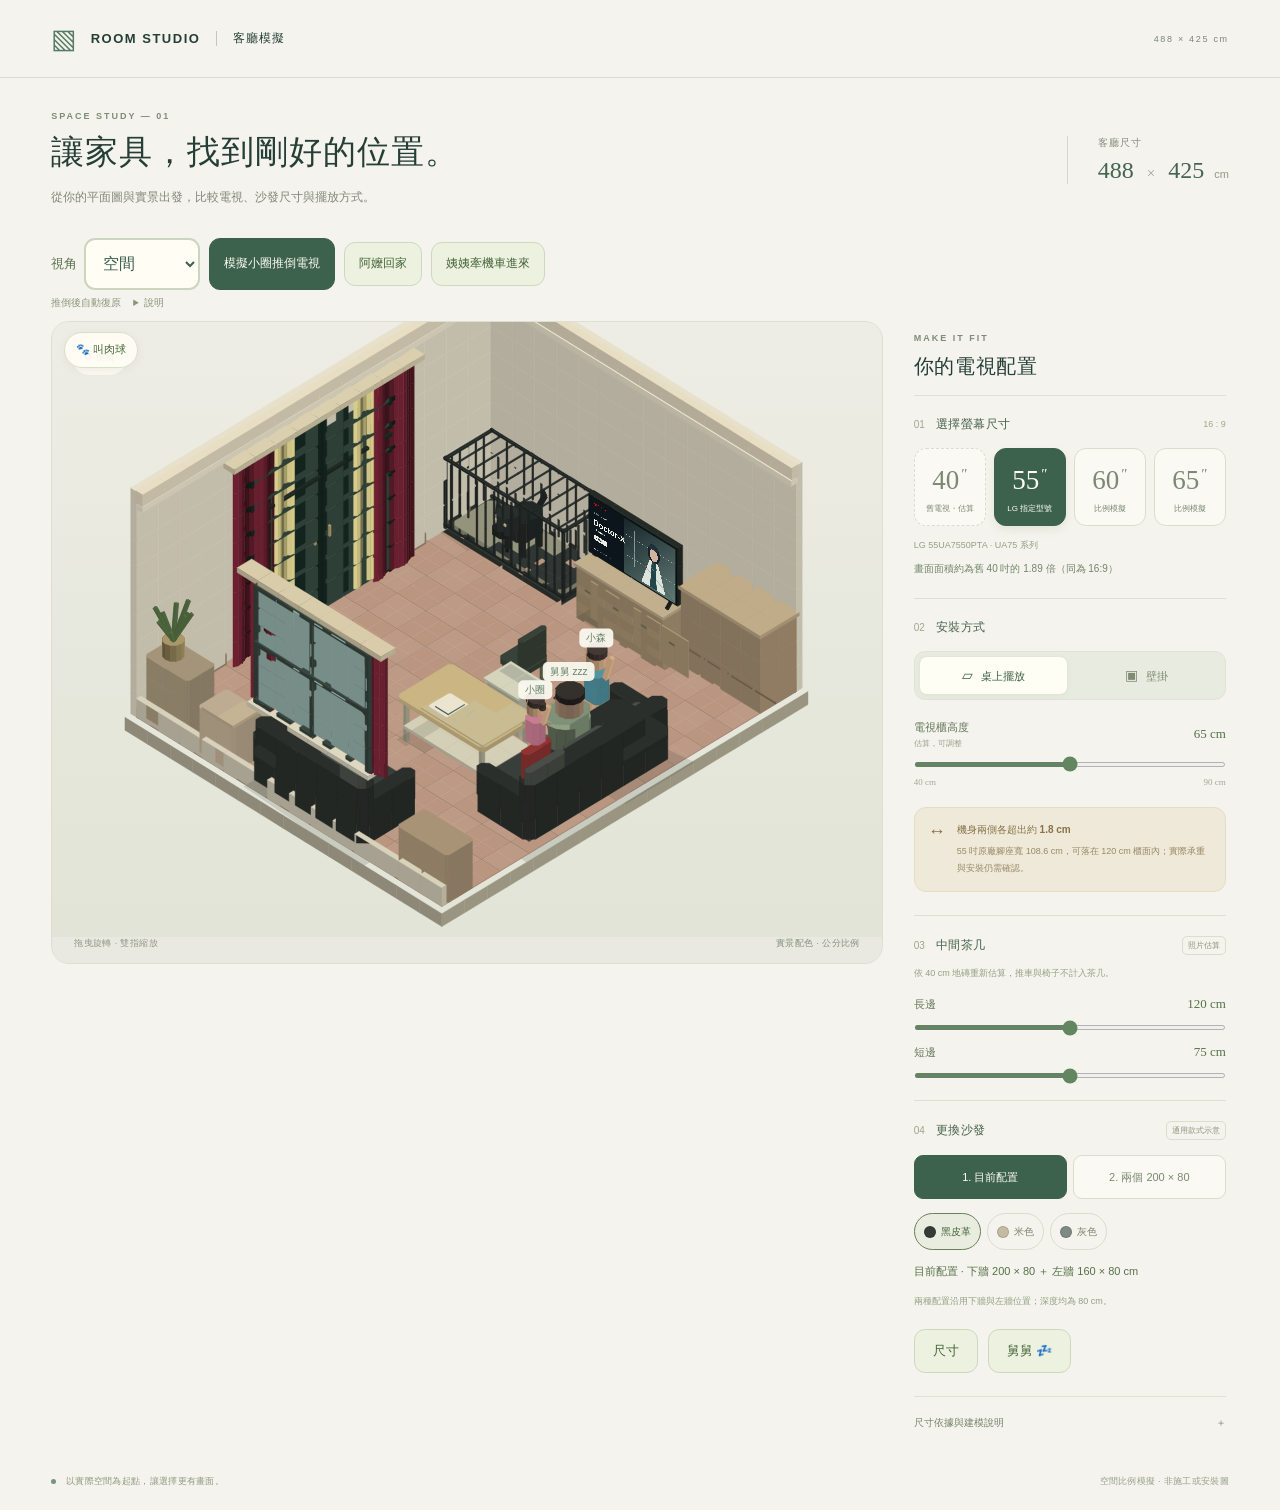
==== commit 7082f4bf: "Add sleeping uncle with tap bubbles, black-haired grandma and lower dimension toggle" ====
--- a/index.html
+++ b/index.html
@@ -1,10 +1,10 @@
 <!doctype html>
-<html lang="zh-Hant"><head><meta charset="utf-8"><meta name="viewport" content="width=device-width,initial-scale=1,viewport-fit=cover"><meta name="theme-color" content="#f4f2eb"><title>客廳家具配置模擬室 · 電視與沙發比較</title><meta name="description" content="依 488 × 425 cm 客廳平面與實景配色，互動比較 LG 55UA7550PTA、60／65 吋比例及桌上／壁掛效果。"><link rel="stylesheet" href="app.css?v=visits5"></head>
+<html lang="zh-Hant"><head><meta charset="utf-8"><meta name="viewport" content="width=device-width,initial-scale=1,viewport-fit=cover"><meta name="theme-color" content="#f4f2eb"><title>客廳家具配置模擬室 · 電視與沙發比較</title><meta name="description" content="依 488 × 425 cm 客廳平面與實景配色，互動比較 LG 55UA7550PTA、60／65 吋比例及桌上／壁掛效果。"><link rel="stylesheet" href="app.css?v=sleep6"></head>
 <body><header class="topbar"><a class="brand" href="./"><span class="brand-icon">▧</span> ROOM STUDIO<span class="brand-divider"></span><span class="brand-zh">客廳模擬</span></a><span class="edition">488 × 425 cm</span></header>
 <main><div class="page-heading"><div><p class="eyebrow">SPACE STUDY — 01</p><h1>讓家具，找到剛好的位置。</h1><p class="intro">從你的平面圖與實景出發，比較電視、沙發尺寸與擺放方式。</p></div><div class="room-size"><span>客廳尺寸</span><strong>488 <em>×</em> 425 <small>cm</small></strong></div></div>
-<div class="primary-toolbar"><label for="view-select">視角 <select id="view-select"><option value="room">空間</option><option value="sofa">沙發</option><option value="dog">肉球</option><option value="plan">平面</option></select></label><button type="button" id="play-topple">模擬小圈推倒電視</button><button type="button" id="dimensions" aria-pressed="false">尺寸</button><button type="button" id="grandma-home">阿嬤回家</button><button type="button" id="aunt-bike">姨姨牽機車</button><button type="button" id="reset-topple" aria-label="復原電視">復原</button></div><div class="animation-note"><span id="topple-status" role="status">推倒後自動復原</span><details><summary>說明</summary><p>情境動畫，非實際受力或安全測試。壁掛模式停用。</p></details></div><div class="workspace"><section class="visual-panel" aria-label="客廳空間模擬"><div class="canvas-top"><span class="scene-pill"><i></i><span id="view-label">3D 空間</span></span><button id="reset" class="text-button" type="button">↺ 視角</button></div><button type="button" id="call-dog" class="call-dog" aria-label="點黑狗：叫肉球汪汪">🐾 叫肉球</button><span id="family-speech" class="family-speech" role="status" hidden>阿嬤抱抱！</span><span id="dog-bark" class="dog-bark" role="status" hidden>汪汪！</span><canvas id="room" tabindex="0" aria-label="拖曳旋轉，雙指縮放；上方選單切換視角。"></canvas><div class="scene-bottom"><span id="scene-hint">拖曳旋轉 · 滾輪縮放 · 雙指縮放</span><span class="scale-tag">實景配色 · 公分比例</span></div><nav class="view-controls" aria-label="選擇觀看角度"><button type="button" data-view="room" aria-pressed="true"><span>◇</span> 空間</button><button type="button" data-view="sofa" aria-pressed="false"><span>▱</span> 沙發視角</button><button type="button" data-view="dog" aria-pressed="false"><span>▣</span> 肉球往外看</button><button type="button" data-view="plan" aria-pressed="false"><span>⊞</span> 平面配置</button></nav><div class="size-readout" id="size-readout" hidden><div><span>電視</span><strong><b id="size-large">55</b><small>吋</small></strong></div><div><span>機身寬度</span><strong id="body-width">123.6<small> cm</small></strong></div><div><span>中心離地</span><strong id="center-height">107.1<small> cm</small></strong></div><span class="readout-line"></span><div class="color-key"><i></i> 電視櫃 120 × 40 cm</div></div></section>
+<div class="primary-toolbar"><label for="view-select">視角 <select id="view-select"><option value="room">空間</option><option value="sofa">沙發</option><option value="dog">肉球</option><option value="plan">平面</option></select></label><button type="button" id="play-topple">模擬小圈推倒電視</button><button type="button" id="grandma-home">阿嬤回家</button><button type="button" id="aunt-bike">姨姨牽機車</button><button type="button" id="reset-topple" aria-label="復原電視">復原</button></div><div class="animation-note"><span id="topple-status" role="status">推倒後自動復原</span><details><summary>說明</summary><p>情境動畫，非實際受力或安全測試。壁掛模式停用。</p></details></div><div class="workspace"><section class="visual-panel" aria-label="客廳空間模擬"><div class="canvas-top"><span class="scene-pill"><i></i><span id="view-label">3D 空間</span></span><button id="reset" class="text-button" type="button">↺ 視角</button></div><button type="button" id="call-dog" class="call-dog" aria-label="點黑狗：叫肉球汪汪">🐾 叫肉球</button><span id="family-speech" class="family-speech" role="status" hidden>阿嬤抱抱！</span><span id="dog-bark" class="dog-bark" role="status" hidden>汪汪！</span><canvas id="room" tabindex="0" aria-label="拖曳旋轉，雙指縮放；上方選單切換視角。"></canvas><div class="scene-bottom"><span id="scene-hint">拖曳旋轉 · 滾輪縮放 · 雙指縮放</span><span class="scale-tag">實景配色 · 公分比例</span></div><nav class="view-controls" aria-label="選擇觀看角度"><button type="button" data-view="room" aria-pressed="true"><span>◇</span> 空間</button><button type="button" data-view="sofa" aria-pressed="false"><span>▱</span> 沙發視角</button><button type="button" data-view="dog" aria-pressed="false"><span>▣</span> 肉球往外看</button><button type="button" data-view="plan" aria-pressed="false"><span>⊞</span> 平面配置</button></nav><div class="size-readout" id="size-readout" hidden><div><span>電視</span><strong><b id="size-large">55</b><small>吋</small></strong></div><div><span>機身寬度</span><strong id="body-width">123.6<small> cm</small></strong></div><div><span>中心離地</span><strong id="center-height">107.1<small> cm</small></strong></div><span class="readout-line"></span><div class="color-key"><i></i> 電視櫃 120 × 40 cm</div></div></section>
 <aside class="controls"><div class="control-heading"><span class="eyebrow">MAKE IT FIT</span><h2>你的電視配置</h2></div><section class="control-section"><div class="label-line"><h3>01 <span>選擇螢幕尺寸</span></h3><span>16 : 9</span></div><div class="size-buttons" role="group" aria-label="新舊電視尺寸比較"><button type="button" data-size="40" aria-pressed="false"><strong>40<span>″</span></strong><small>舊電視・估算</small></button><button type="button" data-size="55" aria-pressed="true"><strong>55<span>″</span></strong><small>LG 指定型號</small></button><button type="button" data-size="60" aria-pressed="false"><strong>60<span>″</span></strong><small>比例模擬</small></button><button type="button" data-size="65" aria-pressed="false"><strong>65<span>″</span></strong><small>比例模擬</small></button></div><p id="model-label" class="model-label">LG 55UA7550PTA · UA75 系列</p><p id="area-compare" class="area-compare">畫面面積約為舊 40 吋的 1.89 倍</p></section>
 <section class="control-section"><div class="label-line"><h3>02 <span>安裝方式</span></h3></div><div class="segmented" role="group" aria-label="安裝方式"><button type="button" data-mount="stand" aria-pressed="true"><span>▱</span> 桌上擺放</button><button type="button" data-mount="wall" aria-pressed="false"><span>▣</span> 壁掛</button></div><div class="slider-row"><label for="height" id="height-label">電視櫃高度 <span>估算，可調整</span></label><output id="height-value" for="height">65 cm</output></div><input id="height" type="range" min="40" max="90" value="65" step="1"><div class="range-labels"><span id="height-min">40 cm</span><span id="height-max">90 cm</span></div></section>
 <div id="fit-note" class="fit-note" role="status"><span>↔</span><div><strong>機身兩側各超出約 1.8 cm</strong><p>55 吋原廠腳座寬 108.6 cm，可落在 120 cm 櫃面內；實際承重與安裝仍需確認。</p></div></div>
 <section class="table-adjust"><div class="label-line"><h3>03 <span>中間茶几</span></h3><span class="estimated">照片估算</span></div><p>依 40 cm 地磚重新估算，推車與椅子不計入茶几。</p><div class="slider-row"><label for="table-length">長邊</label><output id="table-length-value">120 cm</output></div><input id="table-length" type="range" min="80" max="160" value="120" step="5"><div class="slider-row"><label for="table-width">短邊</label><output id="table-width-value">75 cm</output></div><input id="table-width" type="range" min="50" max="100" value="75" step="5"></section>
-<section class="sofa-controls"><div class="label-line"><h3>04 <span>更換沙發</span></h3><span class="estimated">通用款式示意</span></div><div class="sofa-styles" role="group" aria-label="沙發配置"><button type="button" data-sofa="original" aria-pressed="true">1. 目前配置</button><button type="button" data-sofa="double200" aria-pressed="false">2. 兩個 200 × 80</button></div><div class="sofa-colors" role="group" aria-label="沙發顏色"><button type="button" data-sofa-color="black" aria-pressed="true"><i style="background:#353b37"></i>黑皮革</button><button type="button" data-sofa-color="beige" aria-pressed="false"><i style="background:#c5baa3"></i>米色</button><button type="button" data-sofa-color="gray" aria-pressed="false"><i style="background:#7f8985"></i>灰色</button></div><p id="sofa-summary" class="sofa-summary" role="status">目前配置 · 200 × 80 ＋ 160 × 80 cm</p><p class="model-label">兩種配置沿用下牆與左牆位置；深度均為 80 cm。</p></section><details class="basis"><summary>尺寸依據與建模說明 <span>＋</span></summary><p>舊電視暫以照片目測約 40 吋、機身約 95.35 × 57.31 cm 呈現，並未確認型號或實際尺寸；「舊電視」為通用厚邊框外觀示意。新舊畫面面積比較以 16:9 與對角線尺寸計算。</p><p>55 吋依 LG 台灣規格建立簡化外觀模型，非原廠 3D/CAD 檔：不含底座 123.6 × 71.8 × 6.79 cm；含底座 123.6 × 78 × 23 cm；腳座寬 108.6 cm。</p><p>60、65 吋沿用相同外觀等比例放大，並非該尺寸的實際型號。家具平面位置以配置圖為準；材質參考照片。茶几 120 × 75 cm、櫃高 65 cm、牆高 280 cm 均為可視化估算，非丈量結果。門改為後牆置中；黑色金屬狗屋沿用 170 × 70 cm 配置，約 95 cm 高為估算。窗簾、家具高度與小物為簡化示意。</p><a href="https://www.lg.com/tw/tv-soundbars/4k-uhd-tvs/55ua7550pta/" target="_blank" rel="noopener">LG 官方規格 ↗</a></details></aside></div><footer><span><i></i> 以實際空間為起點，讓選擇更有畫面。</span><span>空間比例模擬 · 非施工或安裝圖</span></footer></main><script type="module" src="app.js?v=visits5"></script></body></html>
+<section class="sofa-controls"><div class="label-line"><h3>04 <span>更換沙發</span></h3><span class="estimated">通用款式示意</span></div><div class="sofa-styles" role="group" aria-label="沙發配置"><button type="button" data-sofa="original" aria-pressed="true">1. 目前配置</button><button type="button" data-sofa="double200" aria-pressed="false">2. 兩個 200 × 80</button></div><div class="sofa-colors" role="group" aria-label="沙發顏色"><button type="button" data-sofa-color="black" aria-pressed="true"><i style="background:#353b37"></i>黑皮革</button><button type="button" data-sofa-color="beige" aria-pressed="false"><i style="background:#c5baa3"></i>米色</button><button type="button" data-sofa-color="gray" aria-pressed="false"><i style="background:#7f8985"></i>灰色</button></div><p id="sofa-summary" class="sofa-summary" role="status">目前配置 · 200 × 80 ＋ 160 × 80 cm</p><p class="model-label">兩種配置沿用下牆與左牆位置；深度均為 80 cm。</p></section><div class="secondary-tools"><button type="button" id="dimensions" aria-pressed="false">尺寸</button><button type="button" id="wake-uncle" aria-label="點舅舅冒睡覺泡泡">舅舅 💤</button></div><details class="basis"><summary>尺寸依據與建模說明 <span>＋</span></summary><p>舊電視暫以照片目測約 40 吋、機身約 95.35 × 57.31 cm 呈現，並未確認型號或實際尺寸；「舊電視」為通用厚邊框外觀示意。新舊畫面面積比較以 16:9 與對角線尺寸計算。</p><p>55 吋依 LG 台灣規格建立簡化外觀模型，非原廠 3D/CAD 檔：不含底座 123.6 × 71.8 × 6.79 cm；含底座 123.6 × 78 × 23 cm；腳座寬 108.6 cm。</p><p>60、65 吋沿用相同外觀等比例放大，並非該尺寸的實際型號。家具平面位置以配置圖為準；材質參考照片。茶几 120 × 75 cm、櫃高 65 cm、牆高 280 cm 均為可視化估算，非丈量結果。門改為後牆置中；黑色金屬狗屋沿用 170 × 70 cm 配置，約 95 cm 高為估算。窗簾、家具高度與小物為簡化示意。</p><a href="https://www.lg.com/tw/tv-soundbars/4k-uhd-tvs/55ua7550pta/" target="_blank" rel="noopener">LG 官方規格 ↗</a></details></aside></div><footer><span><i></i> 以實際空間為起點，讓選擇更有畫面。</span><span>空間比例模擬 · 非施工或安裝圖</span></footer></main><script type="module" src="app.js?v=sleep6"></script></body></html>
--- a/app.css
+++ b/app.css
@@ -15,3 +15,5 @@
 .primary-toolbar label{font-size:13px;font-weight:600}.primary-toolbar select{font-size:16px;min-height:52px;min-width:116px;padding:10px 22px 10px 13px;border-width:2px}.primary-toolbar #play-topple{min-height:52px}@media(max-width:760px){.primary-toolbar{gap:9px}.primary-toolbar label{font-size:12px;gap:7px}.primary-toolbar select{font-size:17px;min-width:100px;max-width:110px;min-height:54px;padding:9px}.primary-toolbar #play-topple{font-size:12px;white-space:normal;line-height:1.5;min-height:54px}}@media(max-width:350px){.primary-toolbar label{font-size:0;gap:0}.primary-toolbar select{min-width:91px}}
 
 .primary-toolbar{flex-wrap:wrap}.primary-toolbar #grandma-home,.primary-toolbar #aunt-bike,.primary-toolbar #dimensions{background:#edf1df;color:#46653a;border-color:#cdd9bd}.primary-toolbar #dimensions[aria-pressed=true]{background:#6b875c;color:white}.family-speech{position:absolute;z-index:4;left:50%;top:75px;transform:translateX(-50%);padding:10px 17px;border-radius:20px;background:#fff2d2;color:#96684f;font-weight:600;pointer-events:none}@media(max-width:760px){.primary-toolbar{display:grid;grid-template-columns:auto 1fr 1fr}.primary-toolbar label{grid-column:1}.primary-toolbar #play-topple{grid-column:2/4}.primary-toolbar #dimensions,.primary-toolbar #grandma-home,.primary-toolbar #aunt-bike{min-height:44px;font-size:12px;padding:8px;white-space:normal}.primary-toolbar #dimensions{grid-column:1}.primary-toolbar #aunt-bike{grid-column:3}}
+
+.secondary-tools{display:flex;gap:10px;margin:20px 0 12px}.secondary-tools button{min-height:44px;padding:10px 18px;border:1px solid #cdd9bd;border-radius:11px;background:#edf1df;color:#46653a;font:inherit;font-size:13px}.secondary-tools #dimensions[aria-pressed=true]{background:#6b875c;color:#fff}@media(max-width:760px){.primary-toolbar #grandma-home{grid-column:1/2}.primary-toolbar #aunt-bike{grid-column:2/4}}
